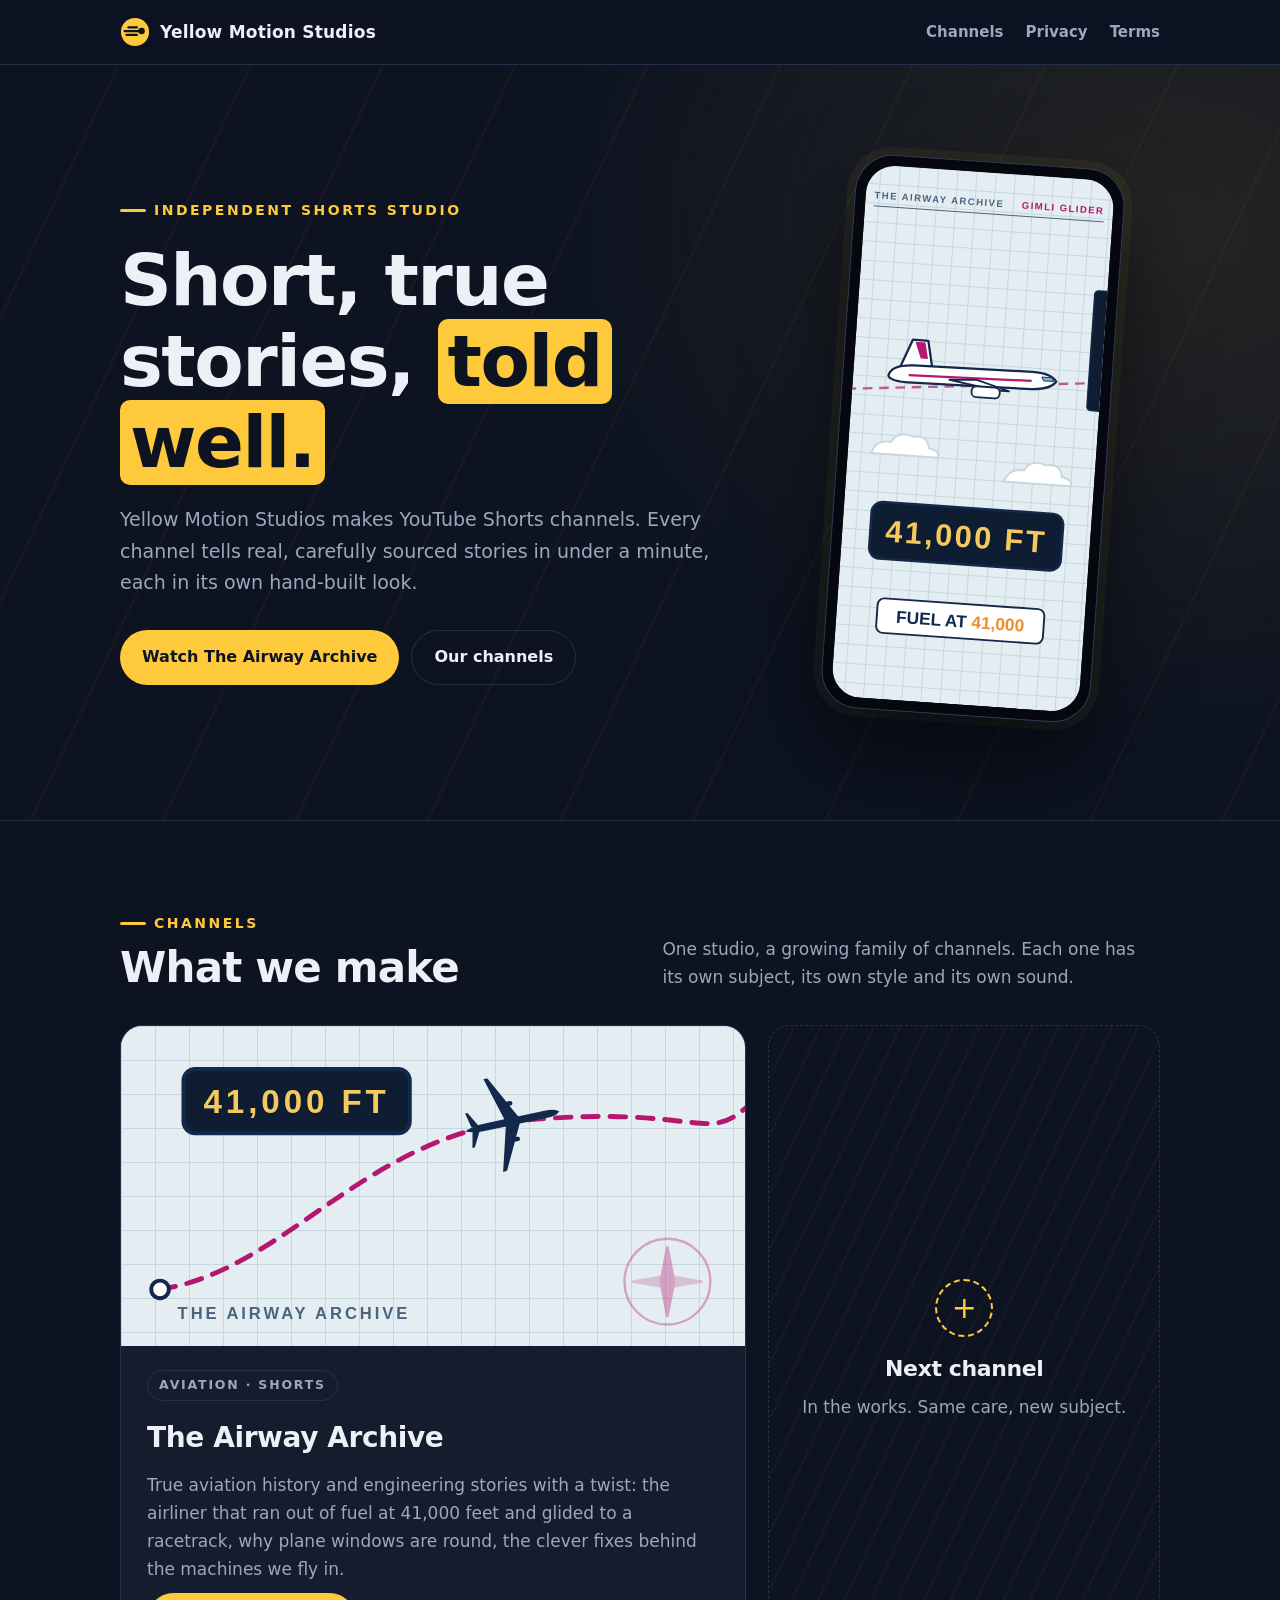
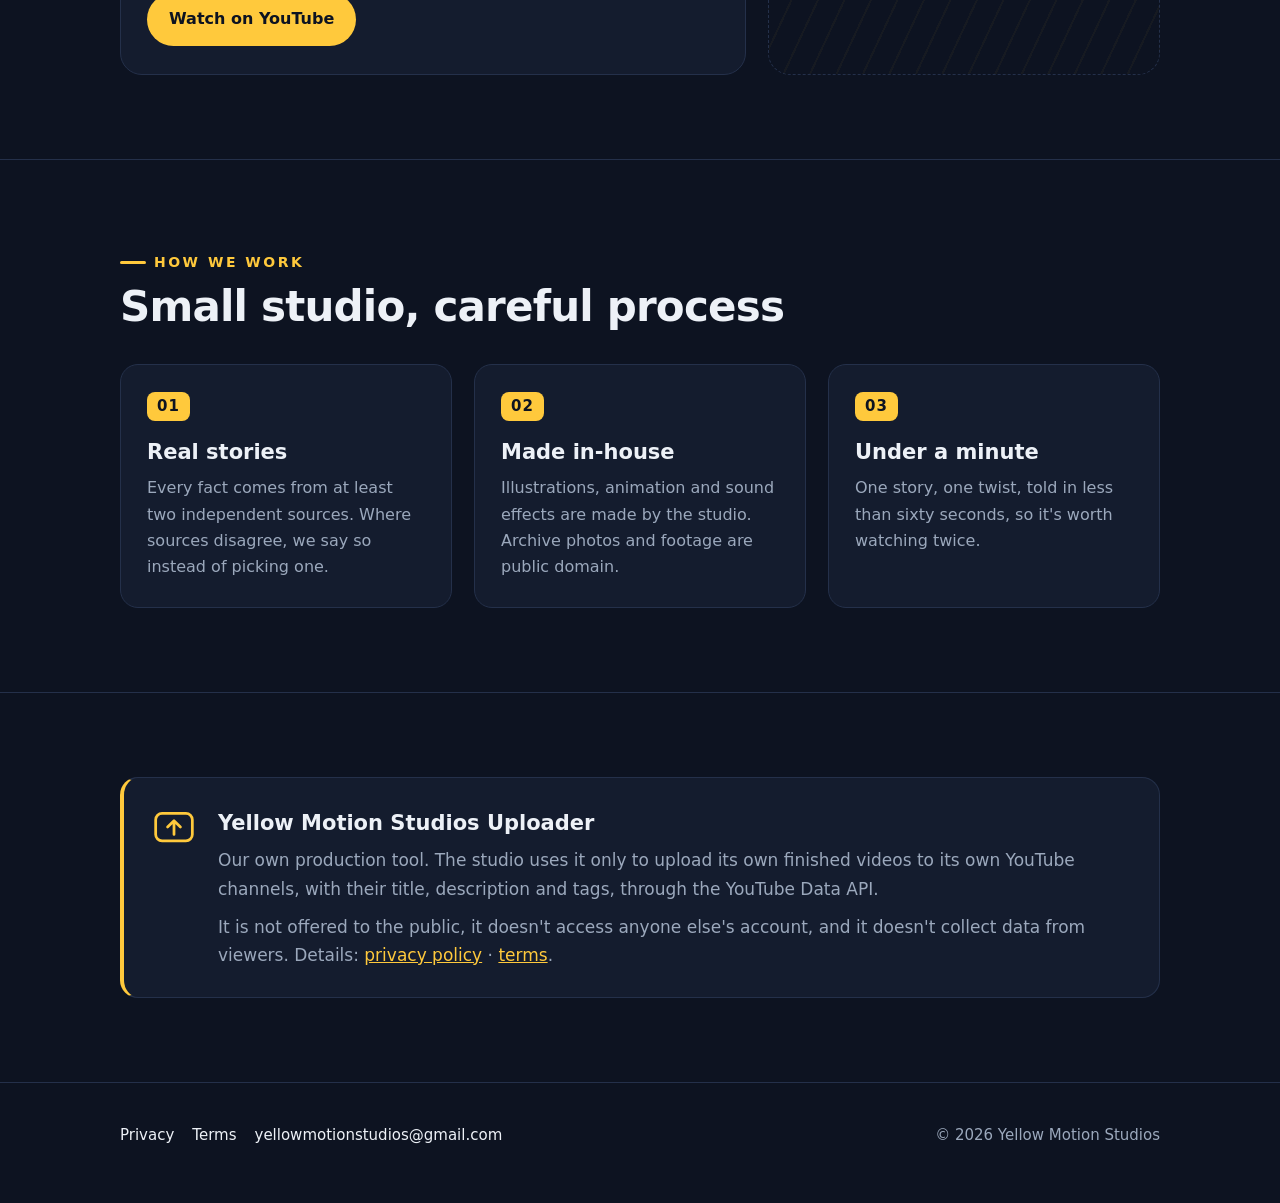
==== index.html @ a7b15fef "Redesign: studio look, channel card, phone preview Co-Authored-By: Claude Opus 5.5 <noreply@anthropi" ====
<!doctype html>
<html lang="en">
<head>
<meta charset="utf-8">
<meta name="viewport" content="width=device-width, initial-scale=1">
<title>Yellow Motion Studios</title>
<meta name="description" content="Yellow Motion Studios makes YouTube Shorts channels that tell short, carefully sourced true stories. Home of The Airway Archive.">
<meta name="theme-color" content="#0D1321">
<link rel="icon" href="data:image/svg+xml,%3Csvg xmlns='http://www.w3.org/2000/svg' viewBox='0 0 64 64'%3E%3Ccircle cx='32' cy='32' r='30' fill='%23FFC93C'/%3E%3Cpath d='M14 38h22M10 30h30M18 22h18' stroke='%230D1321' stroke-width='5' stroke-linecap='round'/%3E%3Ccircle cx='46' cy='30' r='7' fill='%230D1321'/%3E%3C/svg%3E">
<link rel="stylesheet" href="style.css">
</head>
<body>
<header class="top">
  <div class="wrap">
    <a class="brand" href="./">
      <svg viewBox="0 0 64 64" aria-hidden="true"><circle cx="32" cy="32" r="30" fill="#FFC93C"/><path d="M14 38h22M10 30h30M18 22h18" stroke="#0D1321" stroke-width="5" stroke-linecap="round"/><circle cx="46" cy="30" r="7" fill="#0D1321"/></svg>
      <span>Yellow Motion Studios</span>
    </a>
    <nav><a href="#channels">Channels</a><a href="privacy.html">Privacy</a><a href="terms.html">Terms</a></nav>
  </div>
</header>

<div class="hero">
  <div class="streaks"></div>
  <div class="wrap">
    <div>
    <span class="eyebrow">Independent Shorts studio</span>
    <h1>Short, true stories, <em>told well.</em></h1>
    <p>Yellow Motion Studios makes YouTube Shorts channels. Every channel tells real, carefully sourced stories in under a minute, each in its own hand-built look.</p>
    <div class="buttons">
      <a class="btn primary" href="https://www.youtube.com/@theairwayarchive">Watch The Airway Archive</a>
      <a class="btn ghost" href="#channels">Our channels</a>
    </div>
    </div>
    <div class="phone" aria-hidden="true"><div class="screen">
      <svg viewBox="0 0 540 1110" preserveAspectRatio="xMidYMid slice">
        <rect width="540" height="1110" fill="#E4EDF1"/><line x1="0" y1="0" x2="0" y2="1110" stroke="#C7D7E0" stroke-width="2"/><line x1="40" y1="0" x2="40" y2="1110" stroke="#C7D7E0" stroke-width="2"/><line x1="80" y1="0" x2="80" y2="1110" stroke="#C7D7E0" stroke-width="2"/><line x1="120" y1="0" x2="120" y2="1110" stroke="#C7D7E0" stroke-width="2"/><line x1="160" y1="0" x2="160" y2="1110" stroke="#C7D7E0" stroke-width="2"/><line x1="200" y1="0" x2="200" y2="1110" stroke="#C7D7E0" stroke-width="2"/><line x1="240" y1="0" x2="240" y2="1110" stroke="#C7D7E0" stroke-width="2"/><line x1="280" y1="0" x2="280" y2="1110" stroke="#C7D7E0" stroke-width="2"/><line x1="320" y1="0" x2="320" y2="1110" stroke="#C7D7E0" stroke-width="2"/><line x1="360" y1="0" x2="360" y2="1110" stroke="#C7D7E0" stroke-width="2"/><line x1="400" y1="0" x2="400" y2="1110" stroke="#C7D7E0" stroke-width="2"/><line x1="440" y1="0" x2="440" y2="1110" stroke="#C7D7E0" stroke-width="2"/><line x1="480" y1="0" x2="480" y2="1110" stroke="#C7D7E0" stroke-width="2"/><line x1="520" y1="0" x2="520" y2="1110" stroke="#C7D7E0" stroke-width="2"/><line x1="0" y1="0" x2="540" y2="0" stroke="#C7D7E0" stroke-width="2"/><line x1="0" y1="40" x2="540" y2="40" stroke="#C7D7E0" stroke-width="2"/><line x1="0" y1="80" x2="540" y2="80" stroke="#C7D7E0" stroke-width="2"/><line x1="0" y1="120" x2="540" y2="120" stroke="#C7D7E0" stroke-width="2"/><line x1="0" y1="160" x2="540" y2="160" stroke="#C7D7E0" stroke-width="2"/><line x1="0" y1="200" x2="540" y2="200" stroke="#C7D7E0" stroke-width="2"/><line x1="0" y1="240" x2="540" y2="240" stroke="#C7D7E0" stroke-width="2"/><line x1="0" y1="280" x2="540" y2="280" stroke="#C7D7E0" stroke-width="2"/><line x1="0" y1="320" x2="540" y2="320" stroke="#C7D7E0" stroke-width="2"/><line x1="0" y1="360" x2="540" y2="360" stroke="#C7D7E0" stroke-width="2"/><line x1="0" y1="400" x2="540" y2="400" stroke="#C7D7E0" stroke-width="2"/><line x1="0" y1="440" x2="540" y2="440" stroke="#C7D7E0" stroke-width="2"/><line x1="0" y1="480" x2="540" y2="480" stroke="#C7D7E0" stroke-width="2"/><line x1="0" y1="520" x2="540" y2="520" stroke="#C7D7E0" stroke-width="2"/><line x1="0" y1="560" x2="540" y2="560" stroke="#C7D7E0" stroke-width="2"/><line x1="0" y1="600" x2="540" y2="600" stroke="#C7D7E0" stroke-width="2"/><line x1="0" y1="640" x2="540" y2="640" stroke="#C7D7E0" stroke-width="2"/><line x1="0" y1="680" x2="540" y2="680" stroke="#C7D7E0" stroke-width="2"/><line x1="0" y1="720" x2="540" y2="720" stroke="#C7D7E0" stroke-width="2"/><line x1="0" y1="760" x2="540" y2="760" stroke="#C7D7E0" stroke-width="2"/><line x1="0" y1="800" x2="540" y2="800" stroke="#C7D7E0" stroke-width="2"/><line x1="0" y1="840" x2="540" y2="840" stroke="#C7D7E0" stroke-width="2"/><line x1="0" y1="880" x2="540" y2="880" stroke="#C7D7E0" stroke-width="2"/><line x1="0" y1="920" x2="540" y2="920" stroke="#C7D7E0" stroke-width="2"/><line x1="0" y1="960" x2="540" y2="960" stroke="#C7D7E0" stroke-width="2"/><line x1="0" y1="1000" x2="540" y2="1000" stroke="#C7D7E0" stroke-width="2"/><line x1="0" y1="1040" x2="540" y2="1040" stroke="#C7D7E0" stroke-width="2"/><line x1="0" y1="1080" x2="540" y2="1080" stroke="#C7D7E0" stroke-width="2"/>
        <text x="30" y="70" font-family="Bahnschrift, 'DIN Alternate', 'Arial Narrow', sans-serif" font-weight="600" font-size="20" letter-spacing="3" fill="#4A6380">THE AIRWAY ARCHIVE</text>
        <text x="510" y="70" text-anchor="end" font-family="Bahnschrift, 'DIN Alternate', 'Arial Narrow', sans-serif" font-weight="700" font-size="20" letter-spacing="3" fill="#B5176F">GIMLI GLIDER</text>
        <line x1="30" y1="86" x2="510" y2="86" stroke="#4A6380" stroke-width="2"/>
        <path d="M0 470 L540 420" stroke="#B5176F" stroke-width="5" stroke-dasharray="20 14" opacity="0.7"/>
        <g transform="translate(70 330) scale(0.95)">
          <path d="M40 92 L64 30 L98 30 L110 86 Z" fill="#FFFFFF" stroke="#13294B" stroke-width="5" stroke-linejoin="round"/>
          <path d="M70 34 L92 34 L100 70 L84 70 Z" fill="#B5176F"/>
          <path d="M16 112 Q20 88 70 86 L330 82 Q372 82 384 100 Q372 118 330 120 L60 124 Q20 124 16 112 Z" fill="#FFFFFF" stroke="#13294B" stroke-width="5" stroke-linejoin="round"/>
          <path d="M60 108 L330 102" stroke="#B5176F" stroke-width="5"/>
          <path d="M150 112 L250 128 L282 128 L210 108 Z" fill="#FFFFFF" stroke="#13294B" stroke-width="4" stroke-linejoin="round"/>
          <rect x="200" y="122" width="62" height="24" rx="11" fill="#FFFFFF" stroke="#13294B" stroke-width="4"/>
          <path d="M352 92 L374 92 L378 100 L356 100 Z" fill="#7FB3D5" stroke="#13294B" stroke-width="2"/>
        </g>
        <g fill="#FFFFFF" stroke="#C7D7E0" stroke-width="4"><path d="M60 600 q10 -30 40 -26 q14 -26 46 -14 q30 -6 34 22 q24 4 20 18 Z"/><path d="M340 640 q10 -30 40 -26 q14 -26 46 -14 q30 -6 34 22 q24 4 20 18 Z"/></g>
        <rect x="502" y="230" width="34" height="250" rx="8" fill="#0F1D33" stroke="#13294B" stroke-width="3"/>
        <g transform="translate(70 700)"><rect width="400" height="118" rx="22" fill="#0F1D33" stroke="#13294B" stroke-width="5"/>
          <text x="200" y="82" text-anchor="middle" font-family="Bahnschrift, 'DIN Alternate', 'Arial Narrow', sans-serif" font-weight="700" font-size="64" letter-spacing="5" fill="#F4C95D">41,000 FT</text></g>
        <g transform="translate(96 900)"><rect width="348" height="72" rx="14" fill="#FFFFFF" stroke="#13294B" stroke-width="4"/>
          <text x="174" y="49" text-anchor="middle" font-family="Bahnschrift, 'DIN Alternate', 'Arial Narrow', sans-serif" font-weight="700" font-size="36" fill="#13294B">FUEL AT <tspan fill="#F28C28">41,000</tspan></text></g>
      </svg>
    </div></div>
  </div>
</div>

<section id="channels">
  <div class="wrap">
    <div class="section-head">
      <div><span class="eyebrow">Channels</span><h2>What we make</h2></div>
      <p class="lead">One studio, a growing family of channels. Each one has its own subject, its own style and its own sound.</p>
    </div>
    <div class="channels">
      <article class="channel">
        <div class="art">
          <svg viewBox="0 0 640 328" aria-hidden="true">
            <g opacity="0.35" transform="translate(560 262)" stroke="#B5176F" fill="none" stroke-width="2.5">
              <circle r="44"/><path d="M0 -36 L7 0 L0 36 L-7 0 Z" fill="#B5176F"/><path d="M-36 0 L0 6 L36 0 L0 -6 Z" fill="#B5176F" opacity="0.6"/>
            </g>
            <path d="M40 270 C 170 250, 250 110, 420 96 S 600 120, 640 84" fill="none" stroke="#B5176F" stroke-width="5" stroke-dasharray="16 12" stroke-linecap="round"/>
            <circle cx="40" cy="270" r="9" fill="#FFFFFF" stroke="#13294B" stroke-width="4"/>
            <g transform="translate(400 98) rotate(78) scale(0.21)" fill="#13294B">
              <path d="M0 -240 Q18 -220 18 -170 L18 150 Q14 200 0 230 Q-14 200 -18 150 L-18 -170 Q-18 -220 0 -240 Z"/>
              <path d="M14 -40 L230 70 L232 90 L14 30 Z M-14 -40 L-230 70 L-232 90 L-14 30 Z"/>
              <path d="M12 160 L86 200 L86 212 L12 196 Z M-12 160 L-86 200 L-86 212 L-12 196 Z"/>
              <rect x="78" y="-24" width="22" height="60" rx="10"/><rect x="-100" y="-24" width="22" height="60" rx="10"/>
            </g>
            <g transform="translate(64 44)">
              <rect width="232" height="66" rx="12" fill="#0F1D33" stroke="#13294B" stroke-width="4"/>
              <text x="116" y="45" text-anchor="middle" font-family="Bahnschrift, 'DIN Alternate', 'Arial Narrow', sans-serif" font-weight="700" font-size="34" letter-spacing="4" fill="#F4C95D">41,000 FT</text>
            </g>
            <text x="58" y="300" font-family="Bahnschrift, 'DIN Alternate', 'Arial Narrow', sans-serif" font-weight="700" font-size="17" letter-spacing="3" fill="#4A6380">THE AIRWAY ARCHIVE</text>
          </svg>
        </div>
        <div class="body">
          <span class="tag">Aviation · Shorts</span>
          <h3>The Airway Archive</h3>
          <p>True aviation history and engineering stories with a twist: the airliner that ran out of fuel at 41,000 feet and glided to a racetrack, why plane windows are round, the clever fixes behind the machines we fly in.</p>
          <a class="btn primary" href="https://www.youtube.com/@theairwayarchive">Watch on YouTube</a>
        </div>
      </article>
      <article class="channel soon">
        <div class="plus">+</div>
        <h3>Next channel</h3>
        <p>In the works. Same care, new subject.</p>
      </article>
    </div>
  </div>
</section>

<section>
  <div class="wrap">
    <div class="section-head">
      <div><span class="eyebrow">How we work</span><h2>Small studio, careful process</h2></div>
    </div>
    <div class="how">
      <div><span class="num">01</span><h3>Real stories</h3><p>Every fact comes from at least two independent sources. Where sources disagree, we say so instead of picking one.</p></div>
      <div><span class="num">02</span><h3>Made in-house</h3><p>Illustrations, animation and sound effects are made by the studio. Archive photos and footage are public domain.</p></div>
      <div><span class="num">03</span><h3>Under a minute</h3><p>One story, one twist, told in less than sixty seconds, so it's worth watching twice.</p></div>
    </div>
  </div>
</section>

<section>
  <div class="wrap">
    <div class="note">
      <svg viewBox="0 0 48 48" aria-hidden="true"><rect x="4" y="8" width="40" height="30" rx="7" fill="none" stroke="#FFC93C" stroke-width="3"/><path d="M24 31V17M17 23l7-7 7 7" fill="none" stroke="#FFC93C" stroke-width="3" stroke-linecap="round" stroke-linejoin="round"/></svg>
      <div>
        <h3>Yellow Motion Studios Uploader</h3>
        <p>Our own production tool. The studio uses it only to upload its own finished videos to its own YouTube channels, with their title, description and tags, through the YouTube Data API.</p>
        <p>It is not offered to the public, it doesn't access anyone else's account, and it doesn't collect data from viewers. Details: <a href="privacy.html">privacy policy</a> · <a href="terms.html">terms</a>.</p>
      </div>
    </div>
  </div>
</section>

<footer>
  <div class="wrap">
    <div><a href="privacy.html">Privacy</a><a href="terms.html">Terms</a><a href="mailto:yellowmotionstudios@gmail.com">yellowmotionstudios@gmail.com</a></div>
    <div>© 2026 Yellow Motion Studios</div>
  </div>
</footer>
</body>
</html>
---- style.css ----
/* Yellow Motion Studios: night navy + studio yellow, with slow "motion" streaks.
   Channel cards use each channel's own look (The Airway Archive: styles/airway-chart/STYLE.md).
   No web fonts, cookies or trackers (the privacy policy says so). */
:root {
  --night: #0D1321; --night-2: #141C2E; --line: #24304A; --text: #EDF1F7; --muted: #9BA8BC;
  --yellow: #FFC93C; --yellow-deep: #F2A900;
  --paper: #E4EDF1; --grid: #C7D7E0; --ink: #13294B; --soft: #4A6380; --route: #B5176F; --amber: #F4C95D;
  --font: "Segoe UI Variable Display", "Segoe UI", "SF Pro Display", -apple-system, system-ui, Roboto, sans-serif;
  --chart: "Bahnschrift", "DIN Alternate", "Arial Narrow", var(--font);
}
* { box-sizing: border-box; }
html { background: var(--night); scroll-behavior: smooth; }
body { margin: 0; background: var(--night); color: var(--text); font: 17px/1.65 var(--font); -webkit-font-smoothing: antialiased; }
a { color: var(--yellow); }
.wrap { max-width: 1080px; margin: 0 auto; padding: 0 20px; }

/* Header */
.top { position: sticky; top: 0; z-index: 10; background: rgba(13, 19, 33, 0.82); backdrop-filter: blur(10px);
  -webkit-backdrop-filter: blur(10px); border-bottom: 1px solid var(--line); }
.top .wrap { display: flex; align-items: center; justify-content: space-between; height: 64px; gap: 16px; }
.brand { display: flex; align-items: center; gap: 10px; color: var(--text); text-decoration: none; font-weight: 700; letter-spacing: 0.2px; }
.brand svg { width: 30px; height: 30px; flex-shrink: 0; }
.top nav { display: flex; gap: 22px; }
.top nav a { color: var(--muted); text-decoration: none; font-size: 15px; font-weight: 600; }
.top nav a:hover { color: var(--yellow); }

/* Hero */
.hero { position: relative; overflow: hidden; padding: 96px 0 104px; border-bottom: 1px solid var(--line); }
.streaks { position: absolute; inset: -20% -10%; pointer-events: none; opacity: 0.55;
  background:
    repeating-linear-gradient(115deg, transparent 0 46px, rgba(255, 201, 60, 0.07) 46px 48px, transparent 48px 120px),
    radial-gradient(60% 70% at 85% 30%, rgba(255, 201, 60, 0.18), transparent 70%);
  animation: drift 24s linear infinite; }
@keyframes drift { from { transform: translateX(0); } to { transform: translateX(-130px); } }
.eyebrow { display: inline-flex; align-items: center; gap: 8px; color: var(--yellow); font-size: 14px; font-weight: 700;
  letter-spacing: 2.5px; text-transform: uppercase; }
.eyebrow::before { content: ""; width: 26px; height: 3px; border-radius: 2px; background: var(--yellow); }
.hero .wrap { position: relative; display: grid; grid-template-columns: 1.25fr 0.75fr; gap: 40px; align-items: center; }
.hero .wrap > div { min-width: 0; }
.hero h1 { overflow-wrap: anywhere; }
.hero h1 { position: relative; font-size: clamp(40px, 6.2vw, 72px); line-height: 1.12; letter-spacing: -1.5px; margin: 18px 0 22px; max-width: 15ch; }
.hero h1 em { font-style: normal; color: var(--night); background: var(--yellow); padding: 0 0.14em 0.02em; border-radius: 10px;
  box-decoration-break: clone; -webkit-box-decoration-break: clone; }
/* Phone-shaped preview of a Short */
.phone { justify-self: center; width: min(270px, 100%); aspect-ratio: 9 / 18.5; border-radius: 38px; padding: 10px;
  background: #05080F; border: 1.5px solid #2E3A55; box-shadow: 0 40px 90px rgba(0, 0, 0, 0.55), 0 0 0 8px rgba(255, 201, 60, 0.06);
  transform: rotate(4deg); }
.phone .screen { width: 100%; height: 100%; border-radius: 29px; overflow: hidden; }
.phone svg { display: block; width: 100%; height: 100%; }
.hero p { position: relative; color: var(--muted); font-size: 19px; max-width: 54ch; margin: 0 0 32px; }
.buttons { position: relative; display: flex; flex-wrap: wrap; gap: 12px; }
.btn { display: inline-flex; align-items: center; gap: 8px; padding: 13px 22px; border-radius: 999px; font-weight: 700;
  text-decoration: none; font-size: 16px; transition: transform 0.15s ease, background 0.15s ease; }
.btn:hover { transform: translateY(-2px); }
.btn.primary { background: var(--yellow); color: var(--night); }
.btn.primary:hover { background: #FFD666; }
.btn.ghost { color: var(--text); border: 1.5px solid var(--line); }
.btn.ghost:hover { border-color: var(--yellow); }

/* Sections */
section { padding: 84px 0; border-bottom: 1px solid var(--line); }
.section-head { display: flex; align-items: end; justify-content: space-between; gap: 20px; margin-bottom: 34px; flex-wrap: wrap; }
h2 { font-size: clamp(30px, 4vw, 42px); line-height: 1.1; letter-spacing: -0.8px; margin: 10px 0 0; }
.lead { color: var(--muted); max-width: 46ch; margin: 0; }

/* Channel cards */
.channels { display: grid; grid-template-columns: 1.6fr 1fr; gap: 22px; }
.channel { border-radius: 22px; overflow: hidden; border: 1px solid var(--line); background: var(--night-2); display: flex; flex-direction: column; }
.channel .art { position: relative; aspect-ratio: 16 / 8.2; background-color: var(--paper);
  background-image: linear-gradient(var(--grid) 1px, transparent 1px), linear-gradient(90deg, var(--grid) 1px, transparent 1px);
  background-size: 34px 34px; }
.channel .art svg { position: absolute; inset: 0; width: 100%; height: 100%; }
.channel .body { padding: 24px 26px 28px; display: flex; flex-direction: column; gap: 10px; flex: 1; }
.tag { align-self: flex-start; font-size: 12.5px; font-weight: 700; letter-spacing: 1.8px; text-transform: uppercase; color: var(--muted);
  border: 1px solid var(--line); border-radius: 999px; padding: 4px 11px; }
.channel h3 { margin: 4px 0 0; font-size: 28px; letter-spacing: -0.4px; }
.channel p { margin: 0; color: var(--muted); }
.channel .btn { margin-top: auto; align-self: flex-start; }
.soon { border-style: dashed; justify-content: center; align-items: center; text-align: center; padding: 36px 28px; min-height: 260px;
  background: repeating-linear-gradient(115deg, transparent 0 22px, rgba(255, 201, 60, 0.04) 22px 24px); }
.soon .plus { width: 58px; height: 58px; border-radius: 50%; border: 2px dashed var(--yellow); color: var(--yellow);
  display: grid; place-items: center; font-size: 30px; margin-bottom: 14px; }
.soon h3 { font-size: 22px; margin: 0 0 6px; }

/* How we work */
.how { display: grid; grid-template-columns: repeat(3, 1fr); gap: 22px; }
.how div { background: var(--night-2); border: 1px solid var(--line); border-radius: 18px; padding: 26px; }
.how .num { font-family: var(--chart); font-weight: 700; color: var(--night); background: var(--yellow); border-radius: 8px;
  display: inline-block; padding: 2px 10px; font-size: 15px; letter-spacing: 1px; }
.how h3 { margin: 14px 0 6px; font-size: 21px; }
.how p { margin: 0; color: var(--muted); font-size: 16px; }

/* Uploader note */
.note { display: grid; grid-template-columns: auto 1fr; gap: 22px; align-items: start; background: var(--night-2);
  border: 1px solid var(--line); border-left: 4px solid var(--yellow); border-radius: 18px; padding: 28px; }
.note svg { width: 44px; height: 44px; }
.note h3 { margin: 0 0 6px; font-size: 21px; }
.note p { margin: 0 0 10px; color: var(--muted); }
.note p:last-child { margin: 0; }

/* Footer */
footer { padding: 40px 0 56px; color: var(--muted); font-size: 15px; }
footer .wrap { display: flex; justify-content: space-between; gap: 18px; flex-wrap: wrap; }
footer .wrap > div { display: flex; flex-wrap: wrap; gap: 8px 18px; min-width: 0; }
footer a { color: var(--text); text-decoration: none; overflow-wrap: anywhere; }
footer a:hover { color: var(--yellow); }

/* Legal pages: a light, readable document on the night background */
.doc { max-width: 780px; margin: 56px auto 72px; background: #FBFAF6; color: #1C2433; border-radius: 22px; padding: 46px 52px;
  box-shadow: 0 30px 80px rgba(0, 0, 0, 0.35); }
.doc .eyebrow { color: #A77700; }
.doc .eyebrow::before { background: var(--yellow-deep); }
.doc h1 { font-size: clamp(34px, 5vw, 46px); letter-spacing: -1px; line-height: 1.05; margin: 14px 0 6px; }
.doc .date { color: #5E6B80; margin: 0 0 28px; font-size: 15px; }
.doc h2 { font-size: 20px; letter-spacing: 0; margin: 30px 0 6px; }
.doc p, .doc li { color: #2D3748; }
.doc a { color: #9A6B00; font-weight: 600; overflow-wrap: anywhere; }
.doc ul { padding-left: 22px; }

@media (max-width: 860px) {
  .channels, .how, .hero .wrap { grid-template-columns: 1fr; }
  .phone { width: 220px; transform: rotate(3deg); margin-top: 10px; }
  .hero { padding: 72px 0 80px; }
  .hero h1 { font-size: clamp(34px, 10vw, 52px); }
  section { padding: 64px 0; }
}
@media (max-width: 560px) {
  .top nav { gap: 14px; }
  .top nav a { font-size: 14px; }
  .brand span { display: none; }
  .note { grid-template-columns: 1fr; }
  .doc { margin: 24px 12px 48px; padding: 30px 22px; }
}
@media (prefers-reduced-motion: reduce) { .streaks { animation: none; } .btn { transition: none; } }
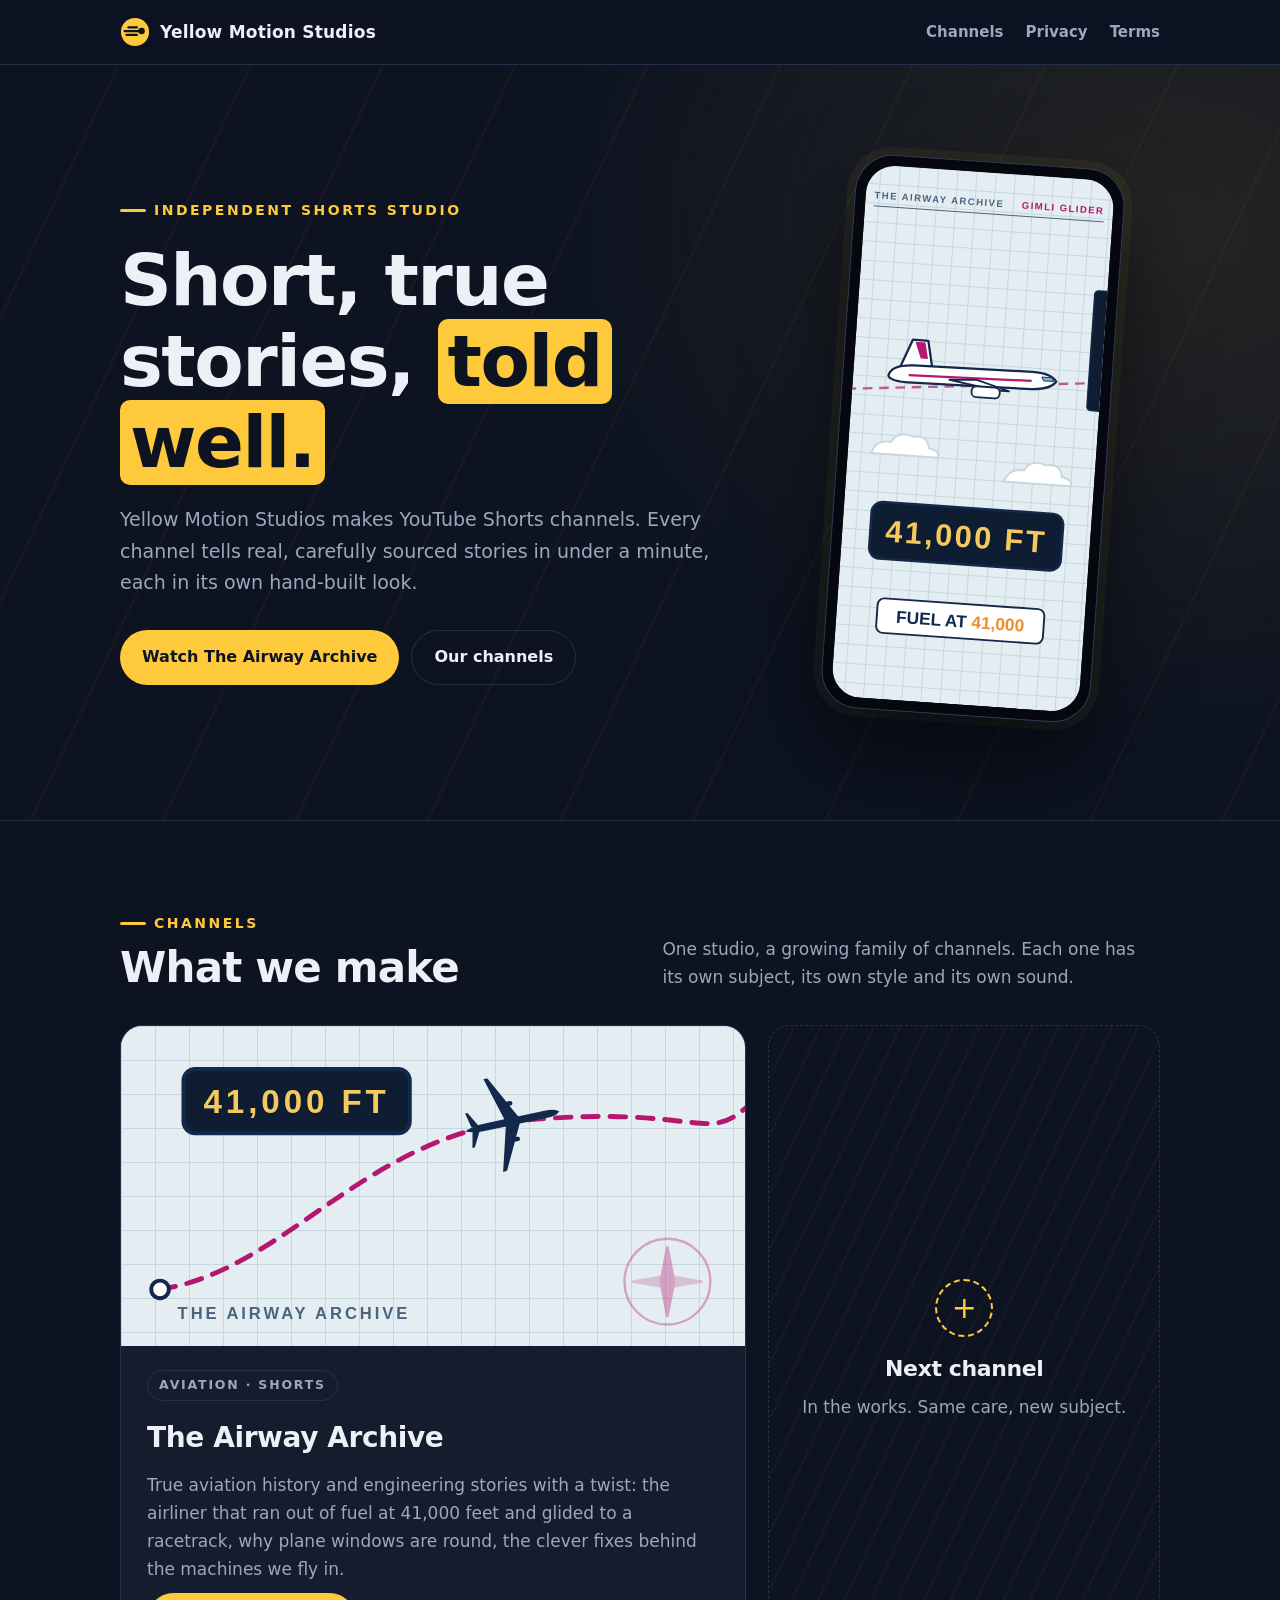
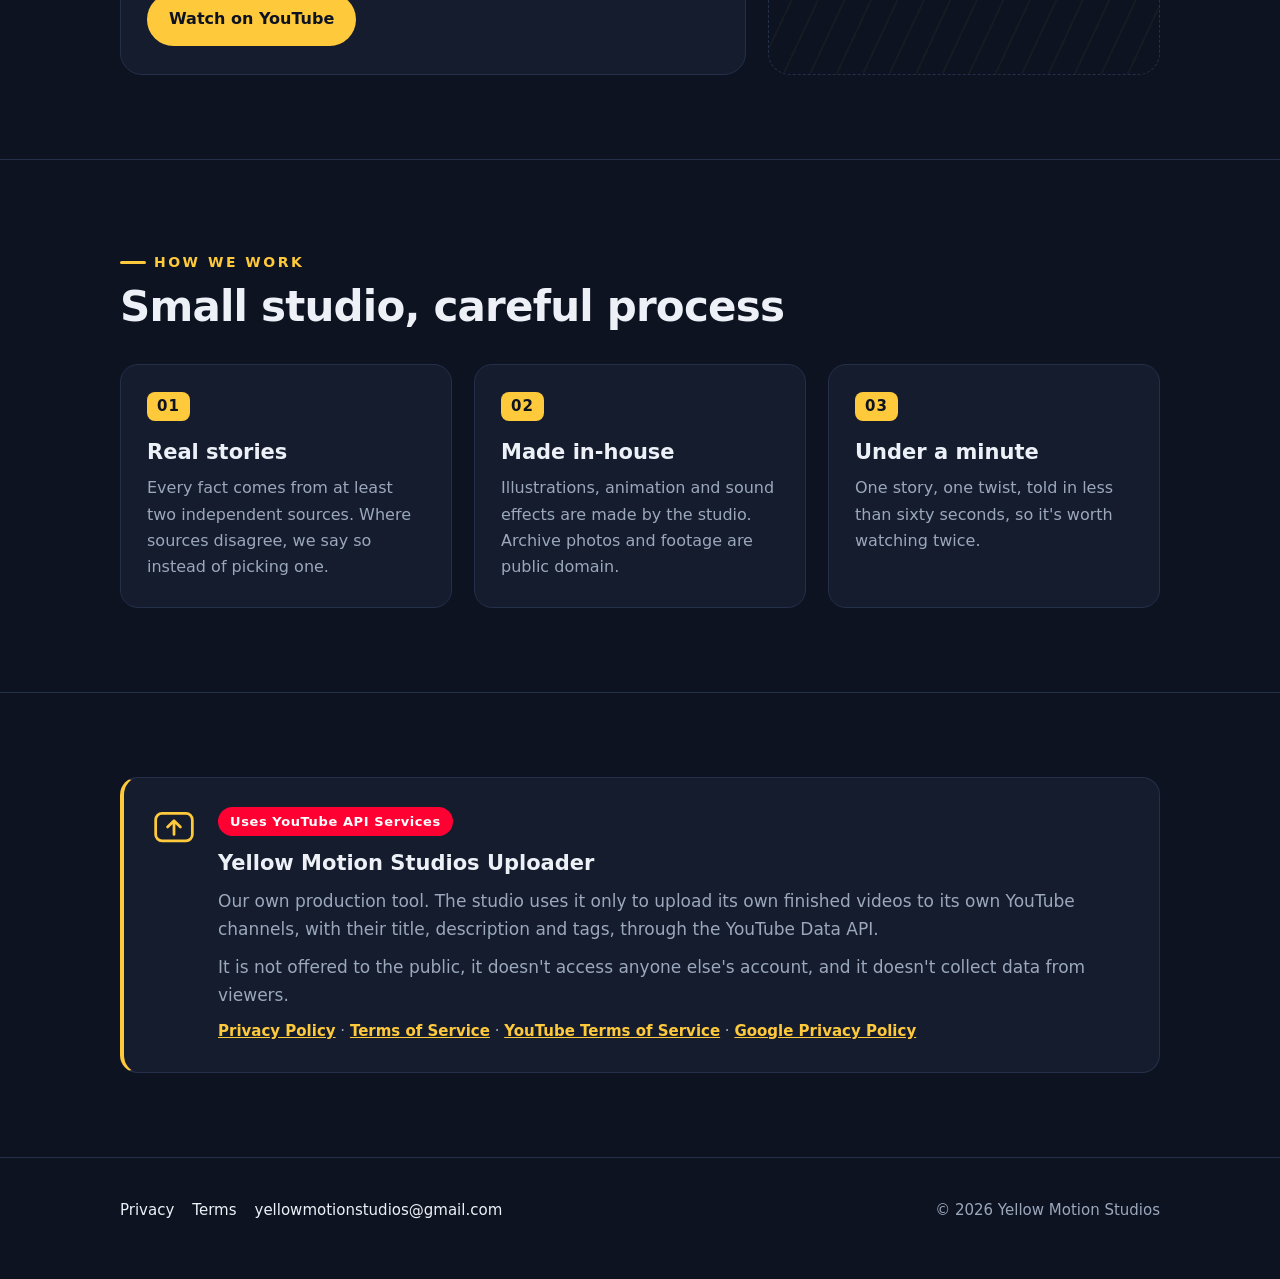
==== commit 1262d193: "Uploader section: YouTube API Services label and policy links Co-Authored-By: Claude Opus 5.5 <norep" ====
--- a/index.html
+++ b/index.html
@@ -7,7 +7,7 @@
 <meta name="description" content="Yellow Motion Studios makes YouTube Shorts channels that tell short, carefully sourced true stories. Home of The Airway Archive.">
 <meta name="theme-color" content="#0D1321">
 <link rel="icon" href="data:image/svg+xml,%3Csvg xmlns='http://www.w3.org/2000/svg' viewBox='0 0 64 64'%3E%3Ccircle cx='32' cy='32' r='30' fill='%23FFC93C'/%3E%3Cpath d='M14 38h22M10 30h30M18 22h18' stroke='%230D1321' stroke-width='5' stroke-linecap='round'/%3E%3Ccircle cx='46' cy='30' r='7' fill='%230D1321'/%3E%3C/svg%3E">
-<link rel="stylesheet" href="style.css">
+<link rel="stylesheet" href="style.css?v=3">
 </head>
 <body>
 <header class="top">
@@ -121,9 +121,11 @@
     <div class="note">
       <svg viewBox="0 0 48 48" aria-hidden="true"><rect x="4" y="8" width="40" height="30" rx="7" fill="none" stroke="#FFC93C" stroke-width="3"/><path d="M24 31V17M17 23l7-7 7 7" fill="none" stroke="#FFC93C" stroke-width="3" stroke-linecap="round" stroke-linejoin="round"/></svg>
       <div>
+        <span class="yt-badge">Uses YouTube API Services</span>
         <h3>Yellow Motion Studios Uploader</h3>
         <p>Our own production tool. The studio uses it only to upload its own finished videos to its own YouTube channels, with their title, description and tags, through the YouTube Data API.</p>
-        <p>It is not offered to the public, it doesn't access anyone else's account, and it doesn't collect data from viewers. Details: <a href="privacy.html">privacy policy</a> · <a href="terms.html">terms</a>.</p>
+        <p>It is not offered to the public, it doesn't access anyone else's account, and it doesn't collect data from viewers.</p>
+        <p class="links"><a href="privacy.html">Privacy Policy</a> · <a href="terms.html">Terms of Service</a> · <a href="https://www.youtube.com/t/terms">YouTube Terms of Service</a> · <a href="https://policies.google.com/privacy">Google Privacy Policy</a></p>
       </div>
     </div>
   </div>
--- a/style.css
+++ b/style.css
@@ -132,3 +132,9 @@
   .doc { margin: 24px 12px 48px; padding: 30px 22px; }
 }
 @media (prefers-reduced-motion: reduce) { .streaks { animation: none; } .btn { transition: none; } }
+
+/* "Uses YouTube API Services" label on the uploader note (needed for Google's API audit evidence). */
+.yt-badge { display: inline-block; margin-bottom: 10px; padding: 4px 12px; border-radius: 999px; background: #FF0033; color: #FFFFFF;
+  font-size: 13px; font-weight: 700; letter-spacing: 0.6px; }
+.note .links { font-size: 15px; }
+.note .links a { color: var(--yellow); font-weight: 600; }
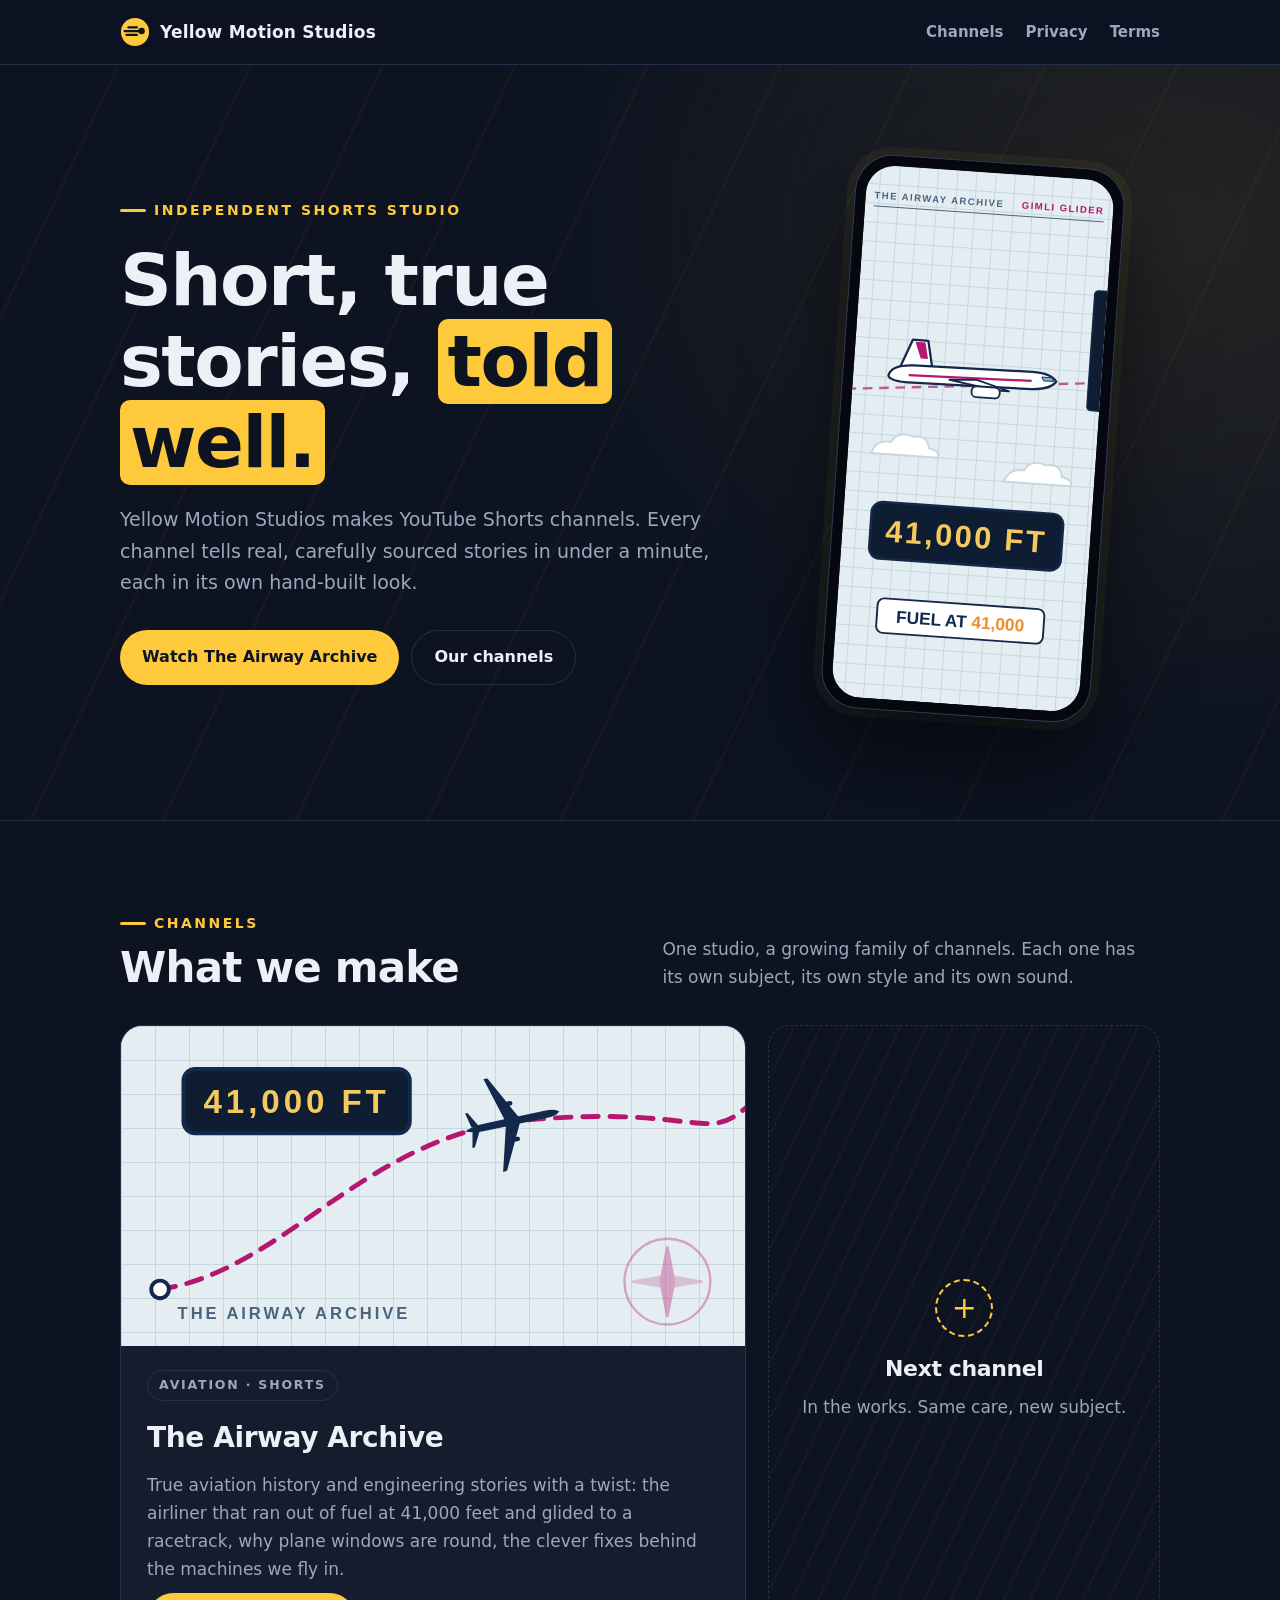
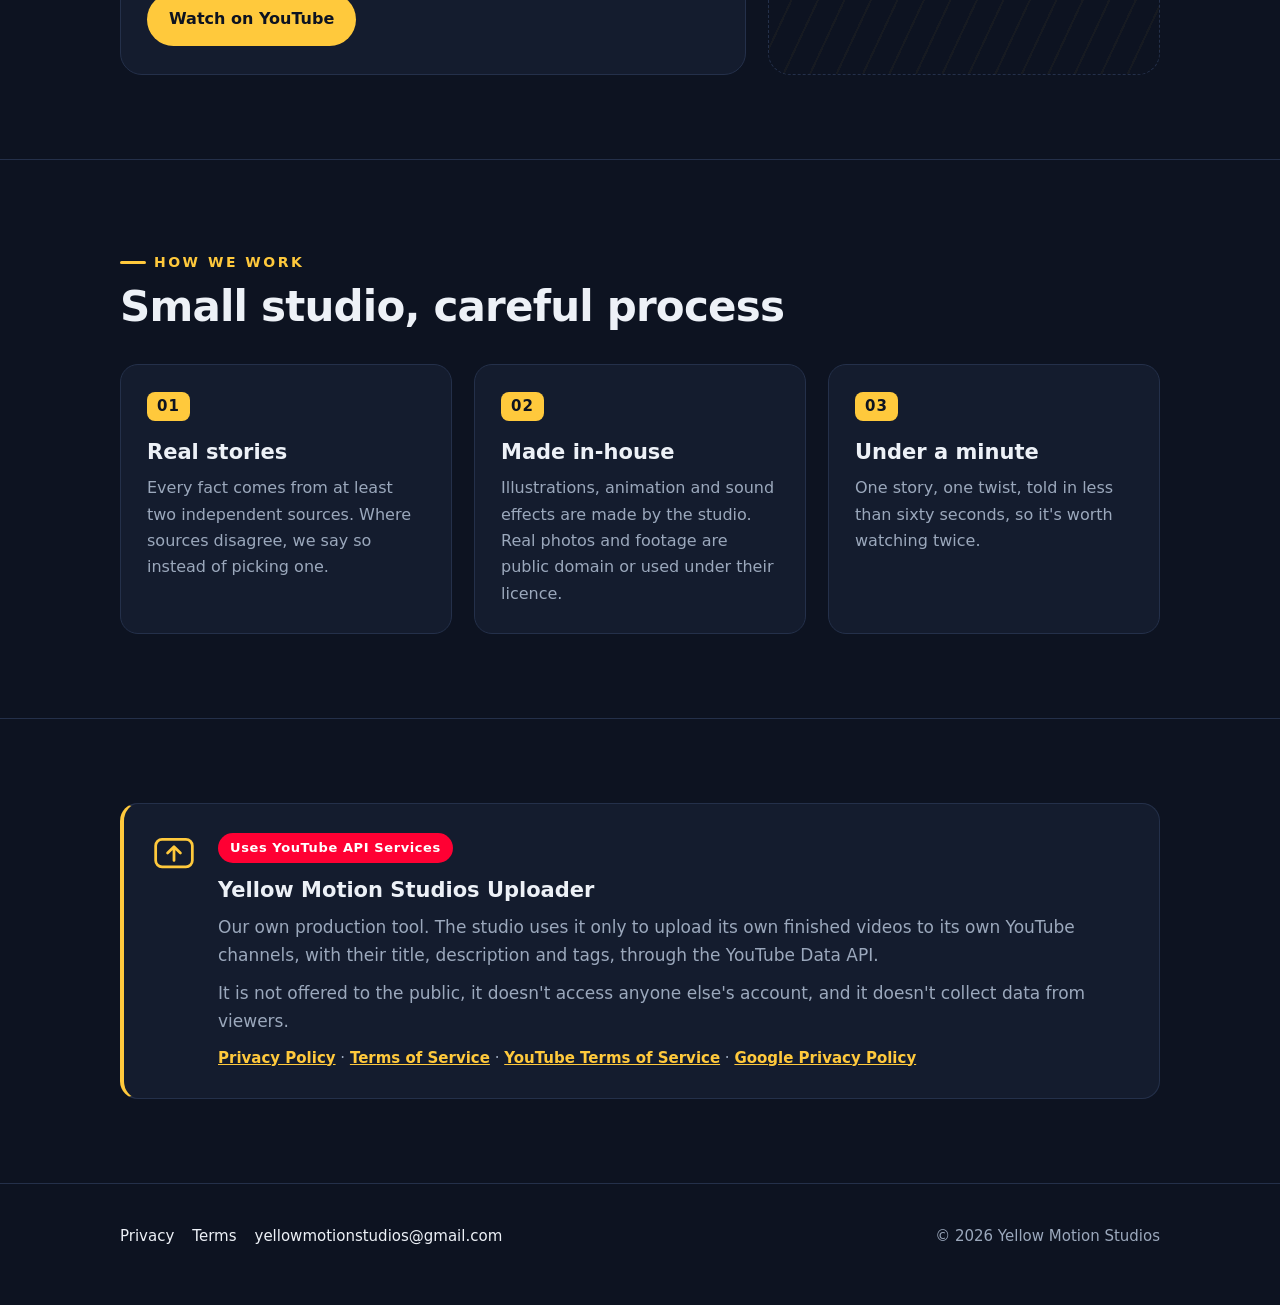
==== commit 0dd3a6fe: "Accurate wording on footage licences Co-Authored-By: Claude Opus 5.5 <noreply@anthropic.com>" ====
--- a/index.html
+++ b/index.html
@@ -110,7 +110,7 @@
     </div>
     <div class="how">
       <div><span class="num">01</span><h3>Real stories</h3><p>Every fact comes from at least two independent sources. Where sources disagree, we say so instead of picking one.</p></div>
-      <div><span class="num">02</span><h3>Made in-house</h3><p>Illustrations, animation and sound effects are made by the studio. Archive photos and footage are public domain.</p></div>
+      <div><span class="num">02</span><h3>Made in-house</h3><p>Illustrations, animation and sound effects are made by the studio. Real photos and footage are public domain or used under their licence.</p></div>
       <div><span class="num">03</span><h3>Under a minute</h3><p>One story, one twist, told in less than sixty seconds, so it's worth watching twice.</p></div>
     </div>
   </div>
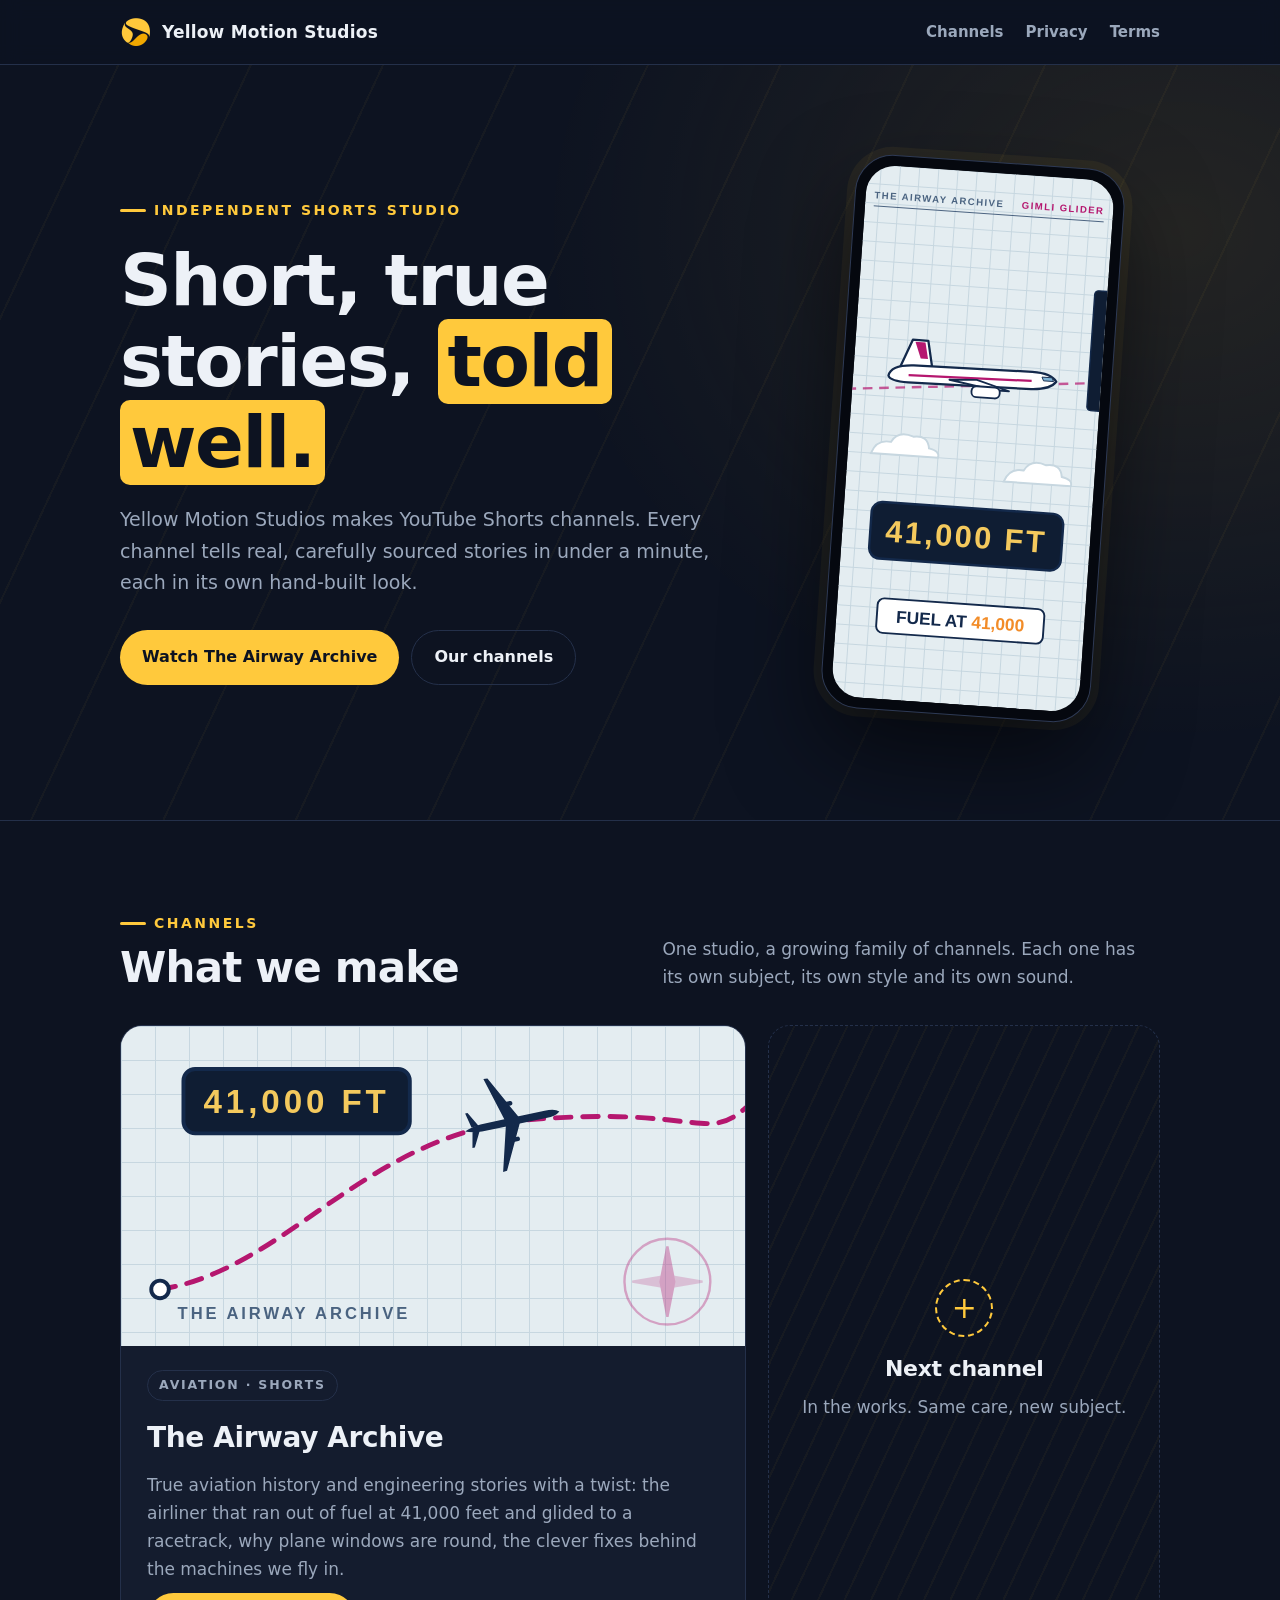
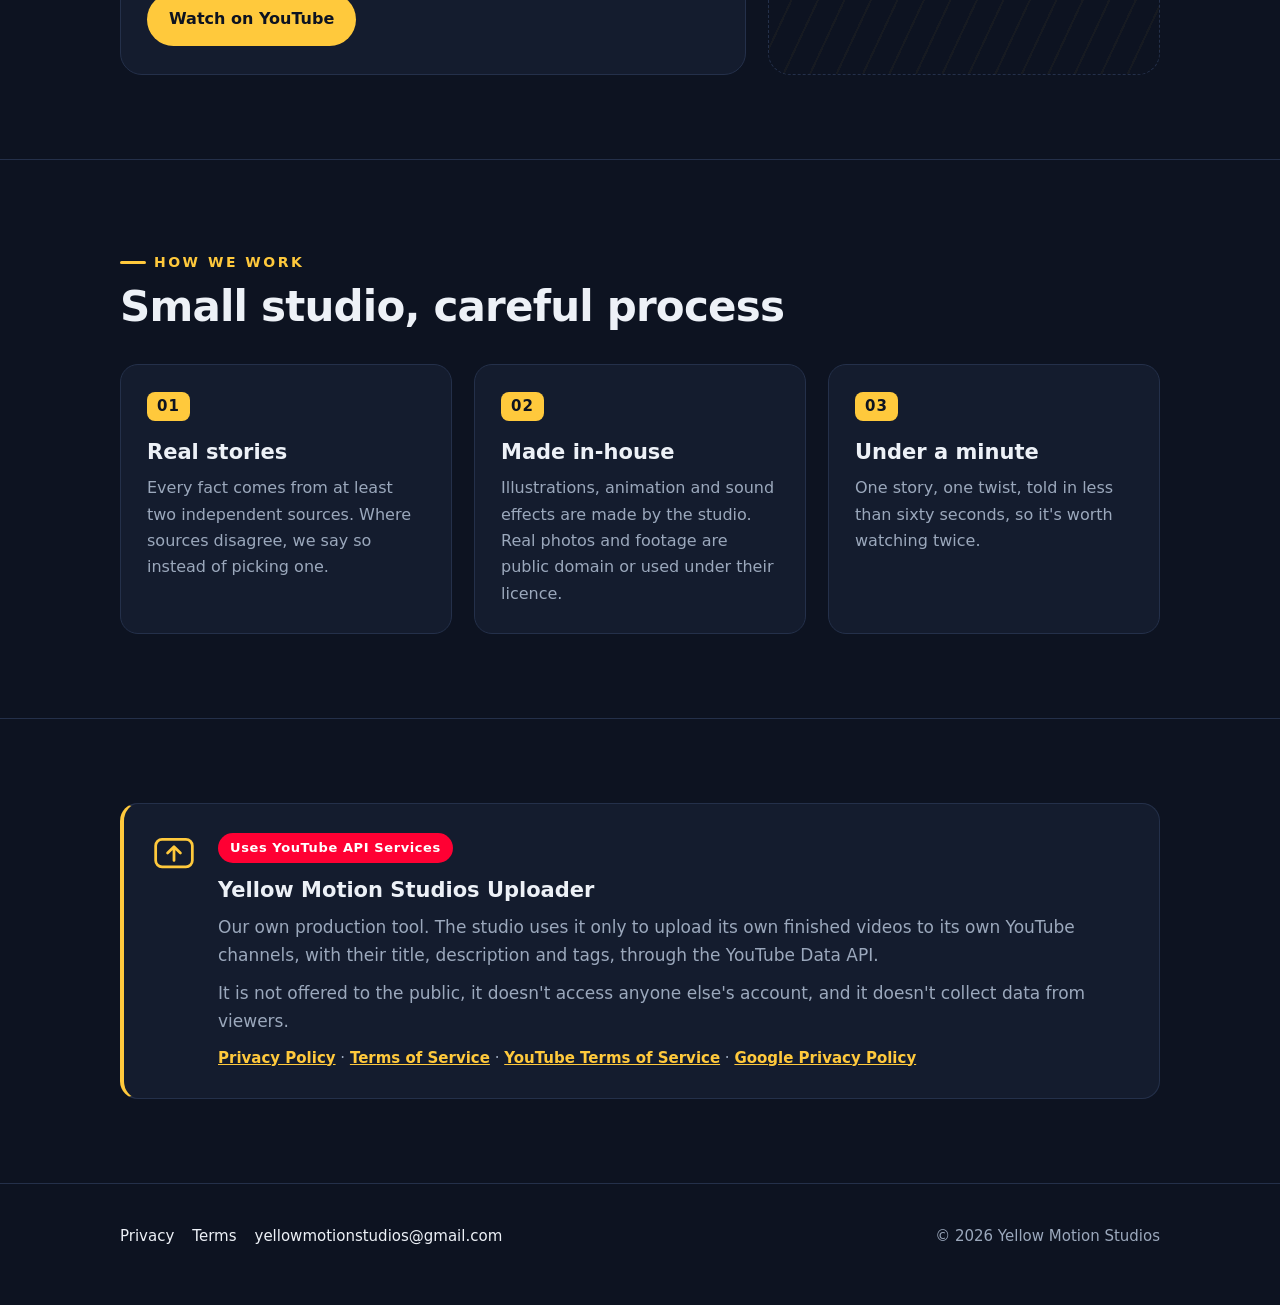
==== commit 2a3c75fb: "New Yellow Motion Studios logo: header, legal pages, favicon, link previews Co-Authored-By: Claude O" ====
--- a/index.html
+++ b/index.html
@@ -6,14 +6,17 @@
 <title>Yellow Motion Studios</title>
 <meta name="description" content="Yellow Motion Studios makes YouTube Shorts channels that tell short, carefully sourced true stories. Home of The Airway Archive.">
 <meta name="theme-color" content="#0D1321">
-<link rel="icon" href="data:image/svg+xml,%3Csvg xmlns='http://www.w3.org/2000/svg' viewBox='0 0 64 64'%3E%3Ccircle cx='32' cy='32' r='30' fill='%23FFC93C'/%3E%3Cpath d='M14 38h22M10 30h30M18 22h18' stroke='%230D1321' stroke-width='5' stroke-linecap='round'/%3E%3Ccircle cx='46' cy='30' r='7' fill='%230D1321'/%3E%3C/svg%3E">
-<link rel="stylesheet" href="style.css?v=3">
+<link rel="icon" type="image/png" href="assets/favicon-64.png">
+<link rel="apple-touch-icon" href="assets/apple-touch-icon.png">
+<meta property="og:site_name" content="Yellow Motion Studios">
+<meta property="og:image" content="https://yellowmotionstudios.github.io/assets/logo-icon.png">
+<link rel="stylesheet" href="style.css?v=4">
 </head>
 <body>
 <header class="top">
   <div class="wrap">
     <a class="brand" href="./">
-      <svg viewBox="0 0 64 64" aria-hidden="true"><circle cx="32" cy="32" r="30" fill="#FFC93C"/><path d="M14 38h22M10 30h30M18 22h18" stroke="#0D1321" stroke-width="5" stroke-linecap="round"/><circle cx="46" cy="30" r="7" fill="#0D1321"/></svg>
+      <img src="assets/logo-icon.png" alt="" width="32" height="32">
       <span>Yellow Motion Studios</span>
     </a>
     <nav><a href="#channels">Channels</a><a href="privacy.html">Privacy</a><a href="terms.html">Terms</a></nav>
--- a/style.css
+++ b/style.css
@@ -19,7 +19,7 @@
   -webkit-backdrop-filter: blur(10px); border-bottom: 1px solid var(--line); }
 .top .wrap { display: flex; align-items: center; justify-content: space-between; height: 64px; gap: 16px; }
 .brand { display: flex; align-items: center; gap: 10px; color: var(--text); text-decoration: none; font-weight: 700; letter-spacing: 0.2px; }
-.brand svg { width: 30px; height: 30px; flex-shrink: 0; }
+.brand img { width: 32px; height: 32px; flex-shrink: 0; display: block; }
 .top nav { display: flex; gap: 22px; }
 .top nav a { color: var(--muted); text-decoration: none; font-size: 15px; font-weight: 600; }
 .top nav a:hover { color: var(--yellow); }
@@ -138,3 +138,6 @@
   font-size: 13px; font-weight: 700; letter-spacing: 0.6px; }
 .note .links { font-size: 15px; }
 .note .links a { color: var(--yellow); font-weight: 600; }
+
+/* Full logo (dark text) at the top of the light legal pages. */
+.doc-logo { display: block; width: 280px; max-width: 70%; height: auto; margin: 0 0 22px; }
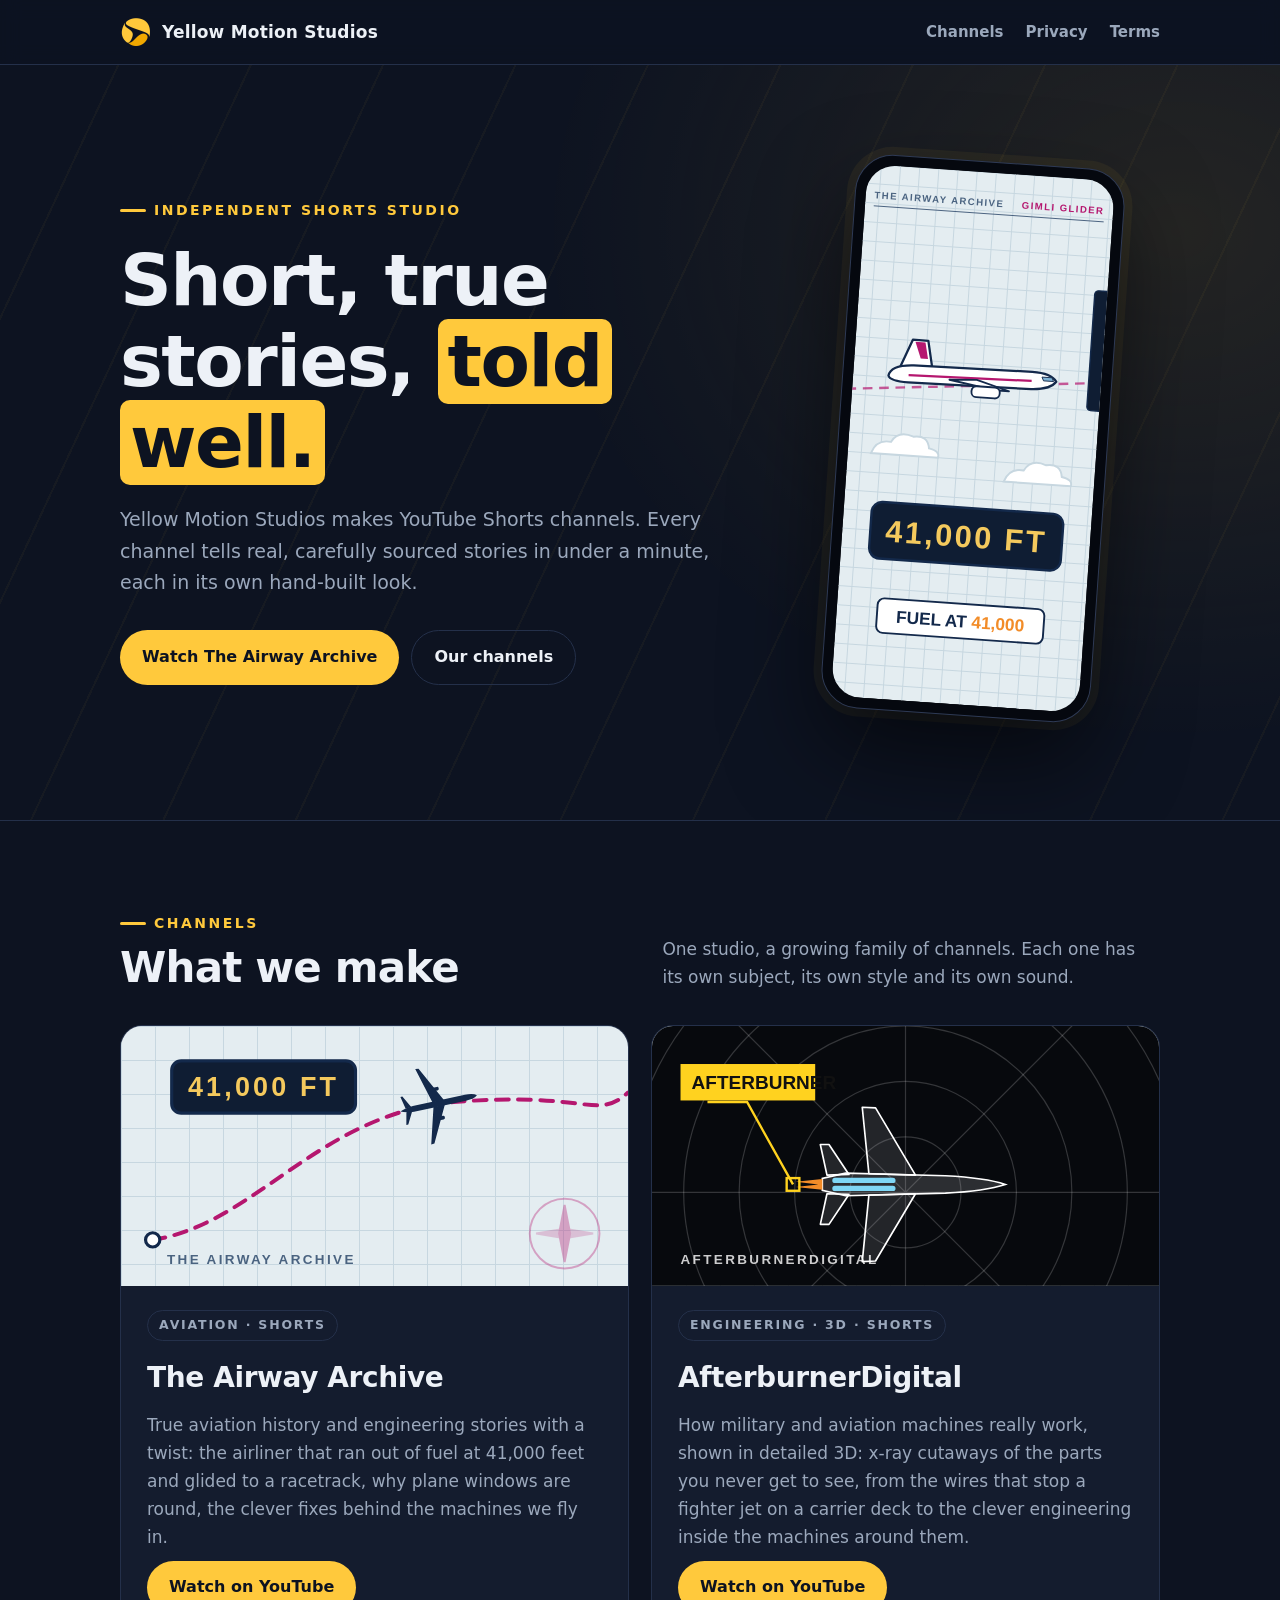
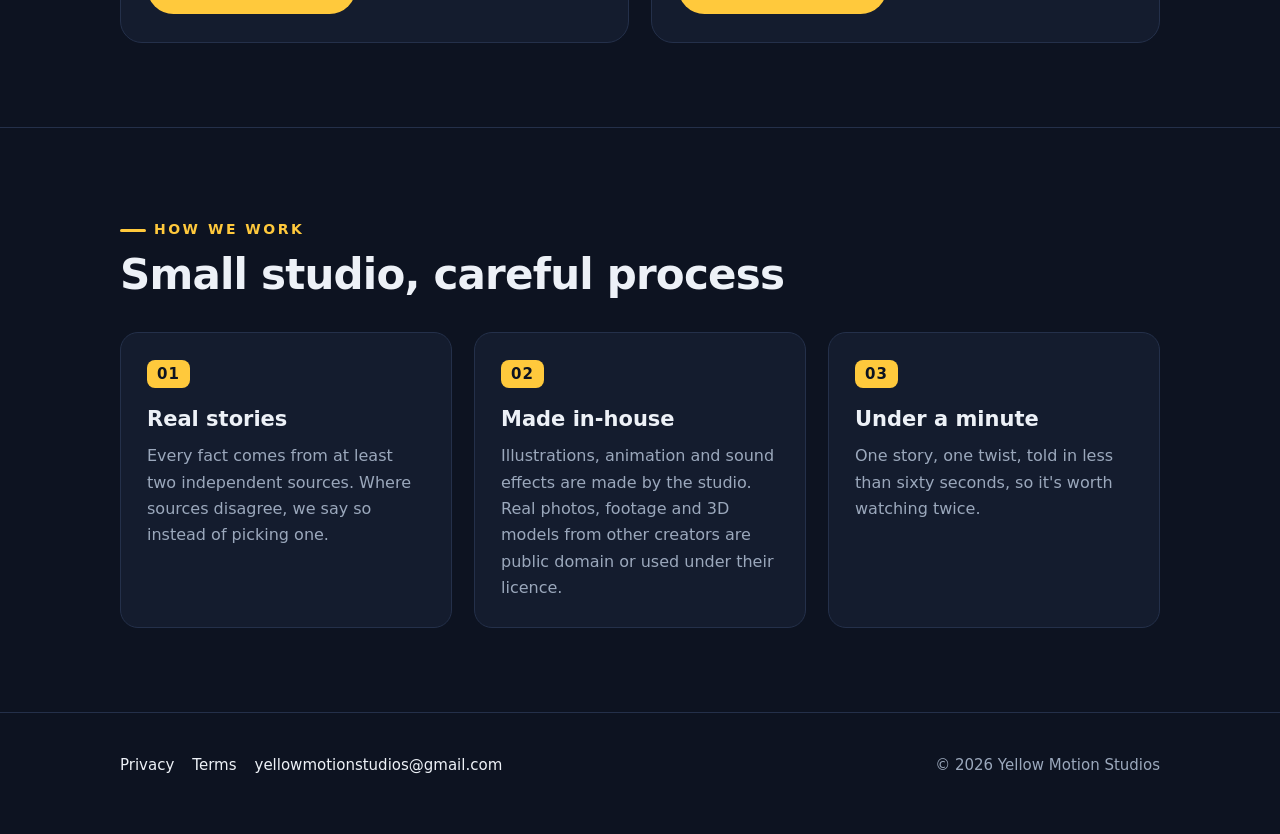
==== commit b3467c2f: "Add AfterburnerDigital, remove the uploader section Co-Authored-By: Claude Opus 5.5 <noreply@anthrop" ====
--- a/index.html
+++ b/index.html
@@ -4,13 +4,13 @@
 <meta charset="utf-8">
 <meta name="viewport" content="width=device-width, initial-scale=1">
 <title>Yellow Motion Studios</title>
-<meta name="description" content="Yellow Motion Studios makes YouTube Shorts channels that tell short, carefully sourced true stories. Home of The Airway Archive.">
+<meta name="description" content="Yellow Motion Studios makes YouTube Shorts channels that tell short, carefully sourced true stories. Home of The Airway Archive and AfterburnerDigital.">
 <meta name="theme-color" content="#0D1321">
 <link rel="icon" type="image/png" href="assets/favicon-64.png">
 <link rel="apple-touch-icon" href="assets/apple-touch-icon.png">
 <meta property="og:site_name" content="Yellow Motion Studios">
 <meta property="og:image" content="https://yellowmotionstudios.github.io/assets/logo-icon.png">
-<link rel="stylesheet" href="style.css?v=4">
+<link rel="stylesheet" href="style.css?v=5">
 </head>
 <body>
 <header class="top">
@@ -97,10 +97,34 @@
           <a class="btn primary" href="https://www.youtube.com/@theairwayarchive">Watch on YouTube</a>
         </div>
       </article>
-      <article class="channel soon">
-        <div class="plus">+</div>
-        <h3>Next channel</h3>
-        <p>In the works. Same care, new subject.</p>
+      <article class="channel">
+        <div class="art">
+          <svg viewBox="0 0 640 328" preserveAspectRatio="xMidYMid slice" aria-hidden="true">
+            <rect width="640" height="328" fill="#07090D"/>
+            <g fill="none" stroke="#FFFFFF" stroke-opacity="0.18" stroke-width="1.5">
+              <circle cx="320" cy="210" r="70"/><circle cx="320" cy="210" r="140"/><circle cx="320" cy="210" r="210"/><circle cx="320" cy="210" r="280"/><circle cx="320" cy="210" r="350"/>
+              <path d="M320 -140V560M-30 210H670M72 -38L568 458M72 458L568 -38"/>
+            </g>
+            <g transform="translate(320 200) rotate(90) scale(0.42)">
+              <path d="M0 -300 Q20 -240 26 -120 L34 180 L18 250 L-18 250 L-34 180 L-26 -120 Q-20 -240 0 -300 Z" fill="#E8EDF2" fill-opacity="0.16" stroke="#FFFFFF" stroke-width="5"/>
+              <path d="M28 -30 L230 90 L232 130 L32 110 Z M-28 -30 L-230 90 L-232 130 L-32 110 Z" fill="#E8EDF2" fill-opacity="0.12" stroke="#FFFFFF" stroke-width="5" stroke-linejoin="round"/>
+              <path d="M30 170 L120 230 L120 256 L28 236 Z M-30 170 L-120 230 L-120 256 L-28 236 Z" fill="#E8EDF2" fill-opacity="0.12" stroke="#FFFFFF" stroke-width="5" stroke-linejoin="round"/>
+              <rect x="-20" y="30" width="16" height="190" rx="8" fill="#7FD6F5"/><rect x="4" y="30" width="16" height="190" rx="8" fill="#7FD6F5"/>
+              <path d="M-16 250 L-8 330 L0 262 L8 330 L16 250 Z" fill="#F28C28"/>
+            </g>
+            <path d="M178 200 L120 96 H70" fill="none" stroke="#FFD21F" stroke-width="3"/>
+            <rect x="170" y="192" width="16" height="16" fill="none" stroke="#FFD21F" stroke-width="3"/>
+            <rect x="36" y="48" width="170" height="46" fill="#FFD21F"/>
+            <text x="50" y="79" font-family="Bahnschrift, 'DIN Alternate', 'Arial Narrow', sans-serif" font-weight="700" font-size="24" fill="#111111">AFTERBURNER</text>
+            <text x="36" y="300" font-family="Bahnschrift, 'DIN Alternate', 'Arial Narrow', sans-serif" font-weight="700" font-size="17" letter-spacing="3" fill="#FFFFFF" fill-opacity="0.8">AFTERBURNERDIGITAL</text>
+          </svg>
+        </div>
+        <div class="body">
+          <span class="tag">Engineering · 3D · Shorts</span>
+          <h3>AfterburnerDigital</h3>
+          <p>How military and aviation machines really work, shown in detailed 3D: x-ray cutaways of the parts you never get to see, from the wires that stop a fighter jet on a carrier deck to the clever engineering inside the machines around them.</p>
+          <a class="btn primary" href="https://www.youtube.com/@afterburnerdigital">Watch on YouTube</a>
+        </div>
       </article>
     </div>
   </div>
@@ -113,23 +137,8 @@
     </div>
     <div class="how">
       <div><span class="num">01</span><h3>Real stories</h3><p>Every fact comes from at least two independent sources. Where sources disagree, we say so instead of picking one.</p></div>
-      <div><span class="num">02</span><h3>Made in-house</h3><p>Illustrations, animation and sound effects are made by the studio. Real photos and footage are public domain or used under their licence.</p></div>
+      <div><span class="num">02</span><h3>Made in-house</h3><p>Illustrations, animation and sound effects are made by the studio. Real photos, footage and 3D models from other creators are public domain or used under their licence.</p></div>
       <div><span class="num">03</span><h3>Under a minute</h3><p>One story, one twist, told in less than sixty seconds, so it's worth watching twice.</p></div>
-    </div>
-  </div>
-</section>
-
-<section>
-  <div class="wrap">
-    <div class="note">
-      <svg viewBox="0 0 48 48" aria-hidden="true"><rect x="4" y="8" width="40" height="30" rx="7" fill="none" stroke="#FFC93C" stroke-width="3"/><path d="M24 31V17M17 23l7-7 7 7" fill="none" stroke="#FFC93C" stroke-width="3" stroke-linecap="round" stroke-linejoin="round"/></svg>
-      <div>
-        <span class="yt-badge">Uses YouTube API Services</span>
-        <h3>Yellow Motion Studios Uploader</h3>
-        <p>Our own production tool. The studio uses it only to upload its own finished videos to its own YouTube channels, with their title, description and tags, through the YouTube Data API.</p>
-        <p>It is not offered to the public, it doesn't access anyone else's account, and it doesn't collect data from viewers.</p>
-        <p class="links"><a href="privacy.html">Privacy Policy</a> · <a href="terms.html">Terms of Service</a> · <a href="https://www.youtube.com/t/terms">YouTube Terms of Service</a> · <a href="https://policies.google.com/privacy">Google Privacy Policy</a></p>
-      </div>
     </div>
   </div>
 </section>
--- a/style.css
+++ b/style.css
@@ -64,7 +64,7 @@
 .lead { color: var(--muted); max-width: 46ch; margin: 0; }
 
 /* Channel cards */
-.channels { display: grid; grid-template-columns: 1.6fr 1fr; gap: 22px; }
+.channels { display: grid; grid-template-columns: 1fr 1fr; gap: 22px; }
 .channel { border-radius: 22px; overflow: hidden; border: 1px solid var(--line); background: var(--night-2); display: flex; flex-direction: column; }
 .channel .art { position: relative; aspect-ratio: 16 / 8.2; background-color: var(--paper);
   background-image: linear-gradient(var(--grid) 1px, transparent 1px), linear-gradient(90deg, var(--grid) 1px, transparent 1px);
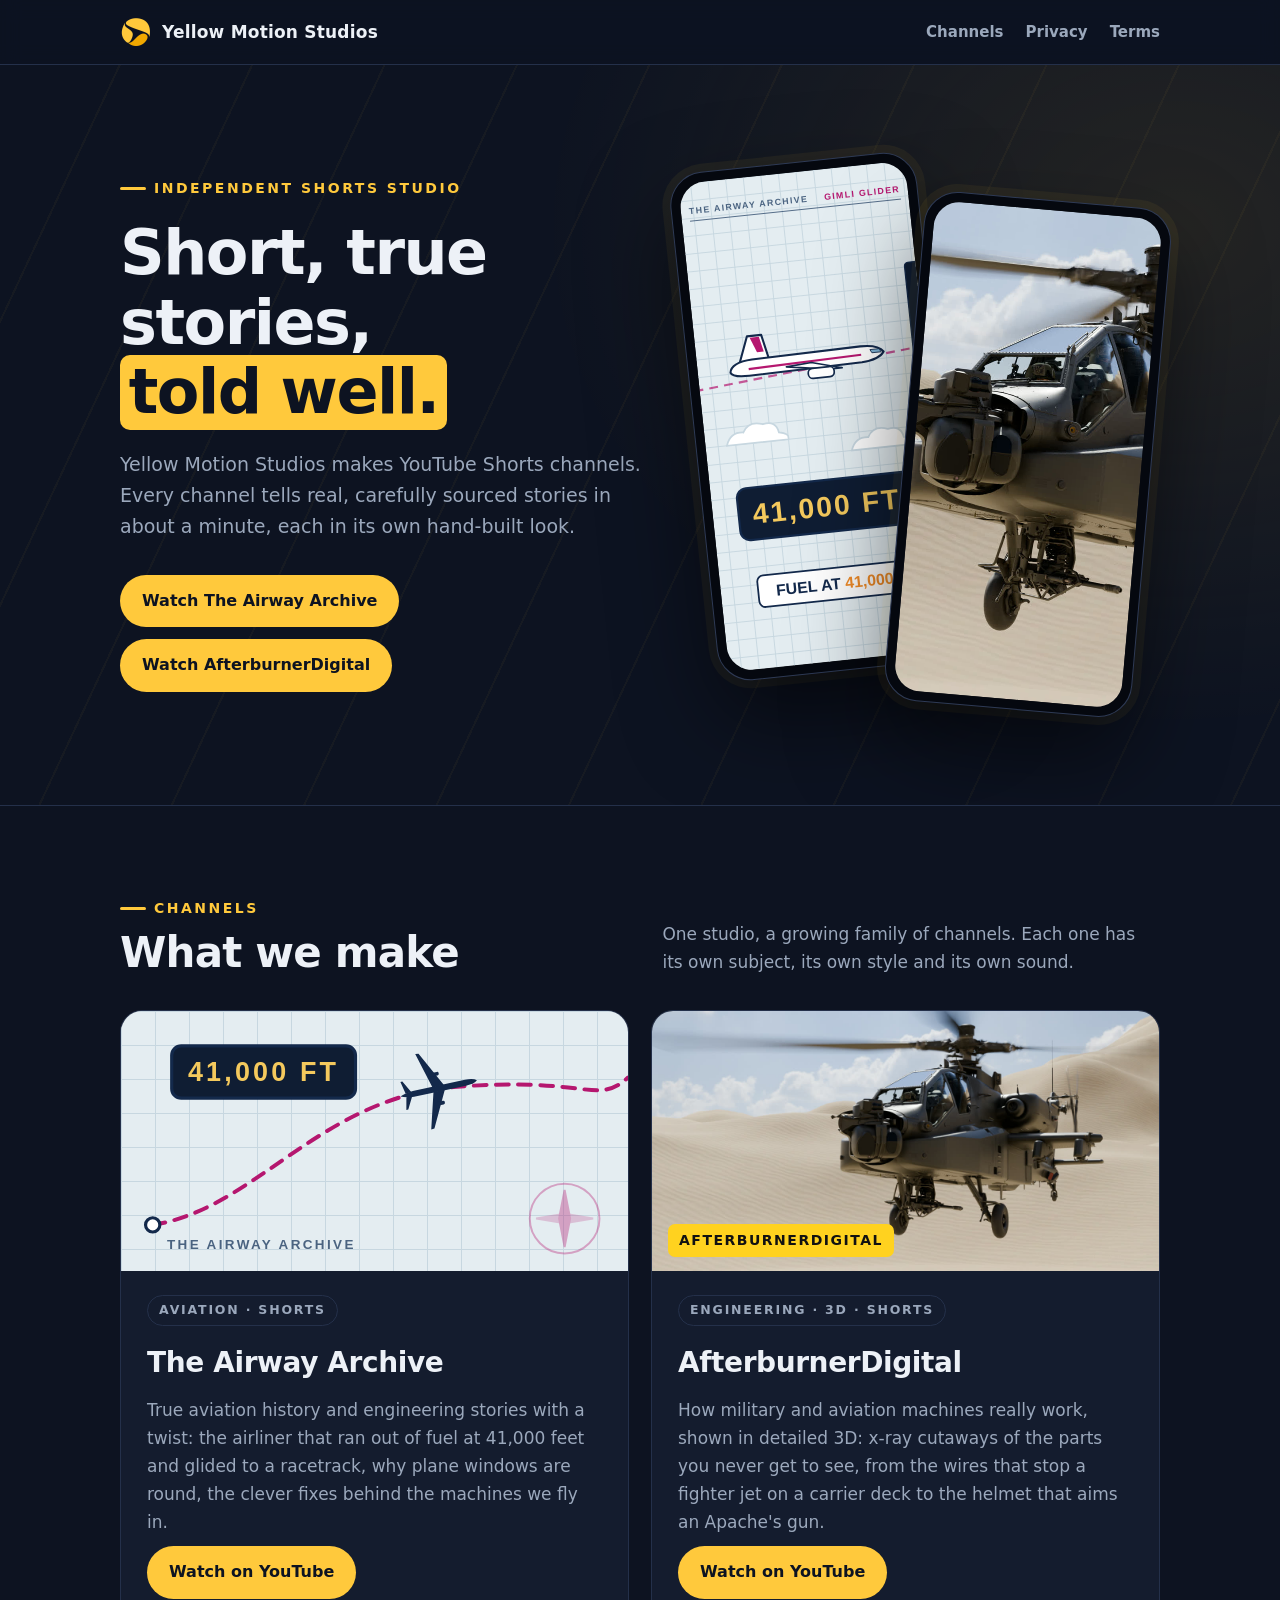
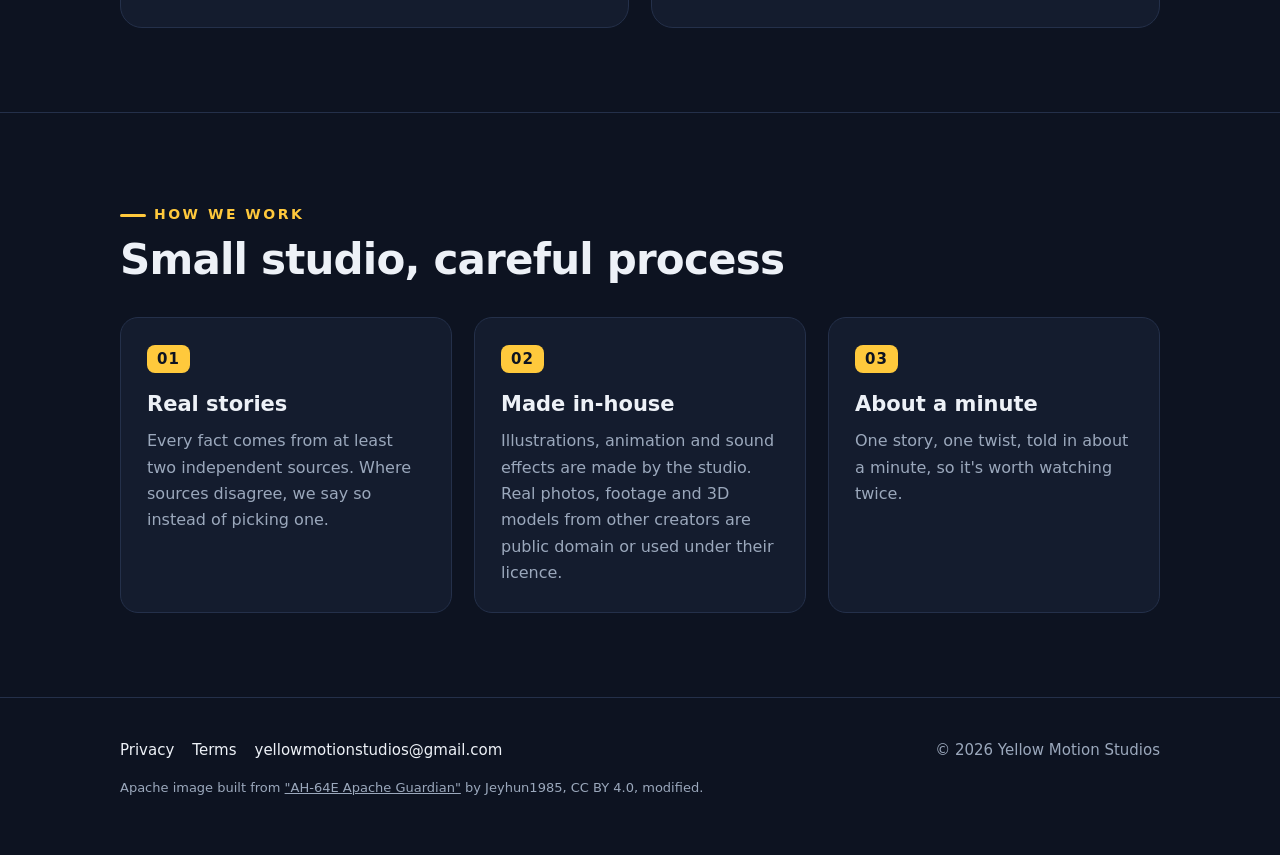
==== commit bbdd1b8d: "AfterburnerDigital: real Apache render, two-phone hero, about-a-minute copy Co-Authored-By: Claude O" ====
--- a/index.html
+++ b/index.html
@@ -10,7 +10,7 @@
 <link rel="apple-touch-icon" href="assets/apple-touch-icon.png">
 <meta property="og:site_name" content="Yellow Motion Studios">
 <meta property="og:image" content="https://yellowmotionstudios.github.io/assets/logo-icon.png">
-<link rel="stylesheet" href="style.css?v=5">
+<link rel="stylesheet" href="style.css?v=6">
 </head>
 <body>
 <header class="top">
@@ -29,13 +29,14 @@
     <div>
     <span class="eyebrow">Independent Shorts studio</span>
     <h1>Short, true stories, <em>told well.</em></h1>
-    <p>Yellow Motion Studios makes YouTube Shorts channels. Every channel tells real, carefully sourced stories in under a minute, each in its own hand-built look.</p>
+    <p>Yellow Motion Studios makes YouTube Shorts channels. Every channel tells real, carefully sourced stories in about a minute, each in its own hand-built look.</p>
     <div class="buttons">
       <a class="btn primary" href="https://www.youtube.com/@theairwayarchive">Watch The Airway Archive</a>
-      <a class="btn ghost" href="#channels">Our channels</a>
+      <a class="btn primary" href="https://www.youtube.com/@afterburnerdigital">Watch AfterburnerDigital</a>
     </div>
     </div>
-    <div class="phone" aria-hidden="true"><div class="screen">
+    <div class="phones" aria-hidden="true">
+    <div class="phone back"><div class="screen">
       <svg viewBox="0 0 540 1110" preserveAspectRatio="xMidYMid slice">
         <rect width="540" height="1110" fill="#E4EDF1"/><line x1="0" y1="0" x2="0" y2="1110" stroke="#C7D7E0" stroke-width="2"/><line x1="40" y1="0" x2="40" y2="1110" stroke="#C7D7E0" stroke-width="2"/><line x1="80" y1="0" x2="80" y2="1110" stroke="#C7D7E0" stroke-width="2"/><line x1="120" y1="0" x2="120" y2="1110" stroke="#C7D7E0" stroke-width="2"/><line x1="160" y1="0" x2="160" y2="1110" stroke="#C7D7E0" stroke-width="2"/><line x1="200" y1="0" x2="200" y2="1110" stroke="#C7D7E0" stroke-width="2"/><line x1="240" y1="0" x2="240" y2="1110" stroke="#C7D7E0" stroke-width="2"/><line x1="280" y1="0" x2="280" y2="1110" stroke="#C7D7E0" stroke-width="2"/><line x1="320" y1="0" x2="320" y2="1110" stroke="#C7D7E0" stroke-width="2"/><line x1="360" y1="0" x2="360" y2="1110" stroke="#C7D7E0" stroke-width="2"/><line x1="400" y1="0" x2="400" y2="1110" stroke="#C7D7E0" stroke-width="2"/><line x1="440" y1="0" x2="440" y2="1110" stroke="#C7D7E0" stroke-width="2"/><line x1="480" y1="0" x2="480" y2="1110" stroke="#C7D7E0" stroke-width="2"/><line x1="520" y1="0" x2="520" y2="1110" stroke="#C7D7E0" stroke-width="2"/><line x1="0" y1="0" x2="540" y2="0" stroke="#C7D7E0" stroke-width="2"/><line x1="0" y1="40" x2="540" y2="40" stroke="#C7D7E0" stroke-width="2"/><line x1="0" y1="80" x2="540" y2="80" stroke="#C7D7E0" stroke-width="2"/><line x1="0" y1="120" x2="540" y2="120" stroke="#C7D7E0" stroke-width="2"/><line x1="0" y1="160" x2="540" y2="160" stroke="#C7D7E0" stroke-width="2"/><line x1="0" y1="200" x2="540" y2="200" stroke="#C7D7E0" stroke-width="2"/><line x1="0" y1="240" x2="540" y2="240" stroke="#C7D7E0" stroke-width="2"/><line x1="0" y1="280" x2="540" y2="280" stroke="#C7D7E0" stroke-width="2"/><line x1="0" y1="320" x2="540" y2="320" stroke="#C7D7E0" stroke-width="2"/><line x1="0" y1="360" x2="540" y2="360" stroke="#C7D7E0" stroke-width="2"/><line x1="0" y1="400" x2="540" y2="400" stroke="#C7D7E0" stroke-width="2"/><line x1="0" y1="440" x2="540" y2="440" stroke="#C7D7E0" stroke-width="2"/><line x1="0" y1="480" x2="540" y2="480" stroke="#C7D7E0" stroke-width="2"/><line x1="0" y1="520" x2="540" y2="520" stroke="#C7D7E0" stroke-width="2"/><line x1="0" y1="560" x2="540" y2="560" stroke="#C7D7E0" stroke-width="2"/><line x1="0" y1="600" x2="540" y2="600" stroke="#C7D7E0" stroke-width="2"/><line x1="0" y1="640" x2="540" y2="640" stroke="#C7D7E0" stroke-width="2"/><line x1="0" y1="680" x2="540" y2="680" stroke="#C7D7E0" stroke-width="2"/><line x1="0" y1="720" x2="540" y2="720" stroke="#C7D7E0" stroke-width="2"/><line x1="0" y1="760" x2="540" y2="760" stroke="#C7D7E0" stroke-width="2"/><line x1="0" y1="800" x2="540" y2="800" stroke="#C7D7E0" stroke-width="2"/><line x1="0" y1="840" x2="540" y2="840" stroke="#C7D7E0" stroke-width="2"/><line x1="0" y1="880" x2="540" y2="880" stroke="#C7D7E0" stroke-width="2"/><line x1="0" y1="920" x2="540" y2="920" stroke="#C7D7E0" stroke-width="2"/><line x1="0" y1="960" x2="540" y2="960" stroke="#C7D7E0" stroke-width="2"/><line x1="0" y1="1000" x2="540" y2="1000" stroke="#C7D7E0" stroke-width="2"/><line x1="0" y1="1040" x2="540" y2="1040" stroke="#C7D7E0" stroke-width="2"/><line x1="0" y1="1080" x2="540" y2="1080" stroke="#C7D7E0" stroke-width="2"/>
         <text x="30" y="70" font-family="Bahnschrift, 'DIN Alternate', 'Arial Narrow', sans-serif" font-weight="600" font-size="20" letter-spacing="3" fill="#4A6380">THE AIRWAY ARCHIVE</text>
@@ -59,6 +60,8 @@
           <text x="174" y="49" text-anchor="middle" font-family="Bahnschrift, 'DIN Alternate', 'Arial Narrow', sans-serif" font-weight="700" font-size="36" fill="#13294B">FUEL AT <tspan fill="#F28C28">41,000</tspan></text></g>
       </svg>
     </div></div>
+    <div class="phone front"><div class="screen"><img src="assets/afterburner-phone.jpg" alt=""></div></div>
+    </div>
   </div>
 </div>
 
@@ -98,31 +101,14 @@
         </div>
       </article>
       <article class="channel">
-        <div class="art">
-          <svg viewBox="0 0 640 328" preserveAspectRatio="xMidYMid slice" aria-hidden="true">
-            <rect width="640" height="328" fill="#07090D"/>
-            <g fill="none" stroke="#FFFFFF" stroke-opacity="0.18" stroke-width="1.5">
-              <circle cx="320" cy="210" r="70"/><circle cx="320" cy="210" r="140"/><circle cx="320" cy="210" r="210"/><circle cx="320" cy="210" r="280"/><circle cx="320" cy="210" r="350"/>
-              <path d="M320 -140V560M-30 210H670M72 -38L568 458M72 458L568 -38"/>
-            </g>
-            <g transform="translate(320 200) rotate(90) scale(0.42)">
-              <path d="M0 -300 Q20 -240 26 -120 L34 180 L18 250 L-18 250 L-34 180 L-26 -120 Q-20 -240 0 -300 Z" fill="#E8EDF2" fill-opacity="0.16" stroke="#FFFFFF" stroke-width="5"/>
-              <path d="M28 -30 L230 90 L232 130 L32 110 Z M-28 -30 L-230 90 L-232 130 L-32 110 Z" fill="#E8EDF2" fill-opacity="0.12" stroke="#FFFFFF" stroke-width="5" stroke-linejoin="round"/>
-              <path d="M30 170 L120 230 L120 256 L28 236 Z M-30 170 L-120 230 L-120 256 L-28 236 Z" fill="#E8EDF2" fill-opacity="0.12" stroke="#FFFFFF" stroke-width="5" stroke-linejoin="round"/>
-              <rect x="-20" y="30" width="16" height="190" rx="8" fill="#7FD6F5"/><rect x="4" y="30" width="16" height="190" rx="8" fill="#7FD6F5"/>
-              <path d="M-16 250 L-8 330 L0 262 L8 330 L16 250 Z" fill="#F28C28"/>
-            </g>
-            <path d="M178 200 L120 96 H70" fill="none" stroke="#FFD21F" stroke-width="3"/>
-            <rect x="170" y="192" width="16" height="16" fill="none" stroke="#FFD21F" stroke-width="3"/>
-            <rect x="36" y="48" width="170" height="46" fill="#FFD21F"/>
-            <text x="50" y="79" font-family="Bahnschrift, 'DIN Alternate', 'Arial Narrow', sans-serif" font-weight="700" font-size="24" fill="#111111">AFTERBURNER</text>
-            <text x="36" y="300" font-family="Bahnschrift, 'DIN Alternate', 'Arial Narrow', sans-serif" font-weight="700" font-size="17" letter-spacing="3" fill="#FFFFFF" fill-opacity="0.8">AFTERBURNERDIGITAL</text>
-          </svg>
+        <div class="art photo">
+          <img src="assets/afterburner-apache.jpg" alt="A 3D render of an AH-64E Apache helicopter hovering over desert dunes" width="1280" height="656" loading="lazy">
+          <span class="art-name">AFTERBURNERDIGITAL</span>
         </div>
         <div class="body">
           <span class="tag">Engineering · 3D · Shorts</span>
           <h3>AfterburnerDigital</h3>
-          <p>How military and aviation machines really work, shown in detailed 3D: x-ray cutaways of the parts you never get to see, from the wires that stop a fighter jet on a carrier deck to the clever engineering inside the machines around them.</p>
+          <p>How military and aviation machines really work, shown in detailed 3D: x-ray cutaways of the parts you never get to see, from the wires that stop a fighter jet on a carrier deck to the helmet that aims an Apache's gun.</p>
           <a class="btn primary" href="https://www.youtube.com/@afterburnerdigital">Watch on YouTube</a>
         </div>
       </article>
@@ -138,7 +124,7 @@
     <div class="how">
       <div><span class="num">01</span><h3>Real stories</h3><p>Every fact comes from at least two independent sources. Where sources disagree, we say so instead of picking one.</p></div>
       <div><span class="num">02</span><h3>Made in-house</h3><p>Illustrations, animation and sound effects are made by the studio. Real photos, footage and 3D models from other creators are public domain or used under their licence.</p></div>
-      <div><span class="num">03</span><h3>Under a minute</h3><p>One story, one twist, told in less than sixty seconds, so it's worth watching twice.</p></div>
+      <div><span class="num">03</span><h3>About a minute</h3><p>One story, one twist, told in about a minute, so it's worth watching twice.</p></div>
     </div>
   </div>
 </section>
@@ -148,6 +134,7 @@
     <div><a href="privacy.html">Privacy</a><a href="terms.html">Terms</a><a href="mailto:yellowmotionstudios@gmail.com">yellowmotionstudios@gmail.com</a></div>
     <div>© 2026 Yellow Motion Studios</div>
   </div>
+  <div class="wrap credit">Apache image built from <a href="https://sketchfab.com/3d-models/ah-64e-apache-guardian-9eb641f9179d413e87367ebd9b96347a">"AH-64E Apache Guardian"</a> by Jeyhun1985, CC BY 4.0, modified.</div>
 </footer>
 </body>
 </html>
--- a/style.css
+++ b/style.css
@@ -35,18 +35,20 @@
 .eyebrow { display: inline-flex; align-items: center; gap: 8px; color: var(--yellow); font-size: 14px; font-weight: 700;
   letter-spacing: 2.5px; text-transform: uppercase; }
 .eyebrow::before { content: ""; width: 26px; height: 3px; border-radius: 2px; background: var(--yellow); }
-.hero .wrap { position: relative; display: grid; grid-template-columns: 1.25fr 0.75fr; gap: 40px; align-items: center; }
+.hero .wrap { position: relative; display: grid; grid-template-columns: 1.05fr 0.95fr; gap: 40px; align-items: center; }
 .hero .wrap > div { min-width: 0; }
 .hero h1 { overflow-wrap: anywhere; }
-.hero h1 { position: relative; font-size: clamp(40px, 6.2vw, 72px); line-height: 1.12; letter-spacing: -1.5px; margin: 18px 0 22px; max-width: 15ch; }
-.hero h1 em { font-style: normal; color: var(--night); background: var(--yellow); padding: 0 0.14em 0.02em; border-radius: 10px;
+.hero h1 { position: relative; font-size: clamp(40px, 5.2vw, 62px); line-height: 1.12; letter-spacing: -1.5px; margin: 18px 0 22px; max-width: 15ch; }
+.hero h1 em { white-space: nowrap; font-style: normal; color: var(--night); background: var(--yellow); padding: 0 0.14em 0.02em; border-radius: 10px;
   box-decoration-break: clone; -webkit-box-decoration-break: clone; }
-/* Phone-shaped preview of a Short */
-.phone { justify-self: center; width: min(270px, 100%); aspect-ratio: 9 / 18.5; border-radius: 38px; padding: 10px;
-  background: #05080F; border: 1.5px solid #2E3A55; box-shadow: 0 40px 90px rgba(0, 0, 0, 0.55), 0 0 0 8px rgba(255, 201, 60, 0.06);
-  transform: rotate(4deg); }
-.phone .screen { width: 100%; height: 100%; border-radius: 29px; overflow: hidden; }
-.phone svg { display: block; width: 100%; height: 100%; }
+/* Phone-shaped previews of a Short, one per channel */
+.phones { position: relative; justify-self: center; width: min(460px, 100%); aspect-ratio: 460 / 540; }
+.phone { position: absolute; top: 0; width: 54%; aspect-ratio: 9 / 18.5; border-radius: 34px; padding: 9px;
+  background: #05080F; border: 1.5px solid #2E3A55; box-shadow: 0 40px 90px rgba(0, 0, 0, 0.55), 0 0 0 8px rgba(255, 201, 60, 0.06); }
+.phone.back { left: 0; transform: rotate(-6deg); }
+.phone.front { right: 0; top: 7%; transform: rotate(5deg); }
+.phone .screen { width: 100%; height: 100%; border-radius: 26px; overflow: hidden; }
+.phone svg, .phone img { display: block; width: 100%; height: 100%; object-fit: cover; }
 .hero p { position: relative; color: var(--muted); font-size: 19px; max-width: 54ch; margin: 0 0 32px; }
 .buttons { position: relative; display: flex; flex-wrap: wrap; gap: 12px; }
 .btn { display: inline-flex; align-items: center; gap: 8px; padding: 13px 22px; border-radius: 999px; font-weight: 700;
@@ -65,11 +67,18 @@
 
 /* Channel cards */
 .channels { display: grid; grid-template-columns: 1fr 1fr; gap: 22px; }
-.channel { border-radius: 22px; overflow: hidden; border: 1px solid var(--line); background: var(--night-2); display: flex; flex-direction: column; }
+.channel { border-radius: 22px; overflow: hidden; border: 1px solid var(--line); background: var(--night-2); display: flex; flex-direction: column;
+  transition: transform 0.2s ease, border-color 0.2s ease, box-shadow 0.2s ease; }
+.channel:hover { transform: translateY(-4px); border-color: var(--yellow); box-shadow: 0 22px 50px rgba(0, 0, 0, 0.35); }
 .channel .art { position: relative; aspect-ratio: 16 / 8.2; background-color: var(--paper);
   background-image: linear-gradient(var(--grid) 1px, transparent 1px), linear-gradient(90deg, var(--grid) 1px, transparent 1px);
   background-size: 34px 34px; }
 .channel .art svg { position: absolute; inset: 0; width: 100%; height: 100%; }
+.channel .art.photo { background: #07090D; overflow: hidden; }
+.channel .art.photo img { position: absolute; inset: 0; display: block; width: 100%; height: 100%; object-fit: cover; transition: transform 0.5s ease; }
+.channel:hover .art.photo img { transform: scale(1.03); }
+.art-name { position: absolute; left: 16px; bottom: 14px; padding: 5px 11px; border-radius: 7px; background: #FFD21F; color: #111111;
+  font-family: var(--chart); font-weight: 700; font-size: 14px; letter-spacing: 1.5px; }
 .channel .body { padding: 24px 26px 28px; display: flex; flex-direction: column; gap: 10px; flex: 1; }
 .tag { align-self: flex-start; font-size: 12.5px; font-weight: 700; letter-spacing: 1.8px; text-transform: uppercase; color: var(--muted);
   border: 1px solid var(--line); border-radius: 999px; padding: 4px 11px; }
@@ -105,6 +114,9 @@
 footer a { color: var(--text); text-decoration: none; overflow-wrap: anywhere; }
 footer a:hover { color: var(--yellow); }
 
+footer .credit { display: block; margin-top: 14px; font-size: 13px; }
+footer .credit a { color: var(--muted); text-decoration: underline; }
+
 /* Legal pages: a light, readable document on the night background */
 .doc { max-width: 780px; margin: 56px auto 72px; background: #FBFAF6; color: #1C2433; border-radius: 22px; padding: 46px 52px;
   box-shadow: 0 30px 80px rgba(0, 0, 0, 0.35); }
@@ -119,7 +131,7 @@
 
 @media (max-width: 860px) {
   .channels, .how, .hero .wrap { grid-template-columns: 1fr; }
-  .phone { width: 220px; transform: rotate(3deg); margin-top: 10px; }
+  .phones { width: min(330px, 100%); margin-top: 10px; }
   .hero { padding: 72px 0 80px; }
   .hero h1 { font-size: clamp(34px, 10vw, 52px); }
   section { padding: 64px 0; }
@@ -131,7 +143,7 @@
   .note { grid-template-columns: 1fr; }
   .doc { margin: 24px 12px 48px; padding: 30px 22px; }
 }
-@media (prefers-reduced-motion: reduce) { .streaks { animation: none; } .btn { transition: none; } }
+@media (prefers-reduced-motion: reduce) { .streaks { animation: none; } .btn, .channel, .channel .art.photo img { transition: none; } }
 
 /* "Uses YouTube API Services" label on the uploader note (needed for Google's API audit evidence). */
 .yt-badge { display: inline-block; margin-bottom: 10px; padding: 4px 12px; border-radius: 999px; background: #FF0033; color: #FFFFFF;
